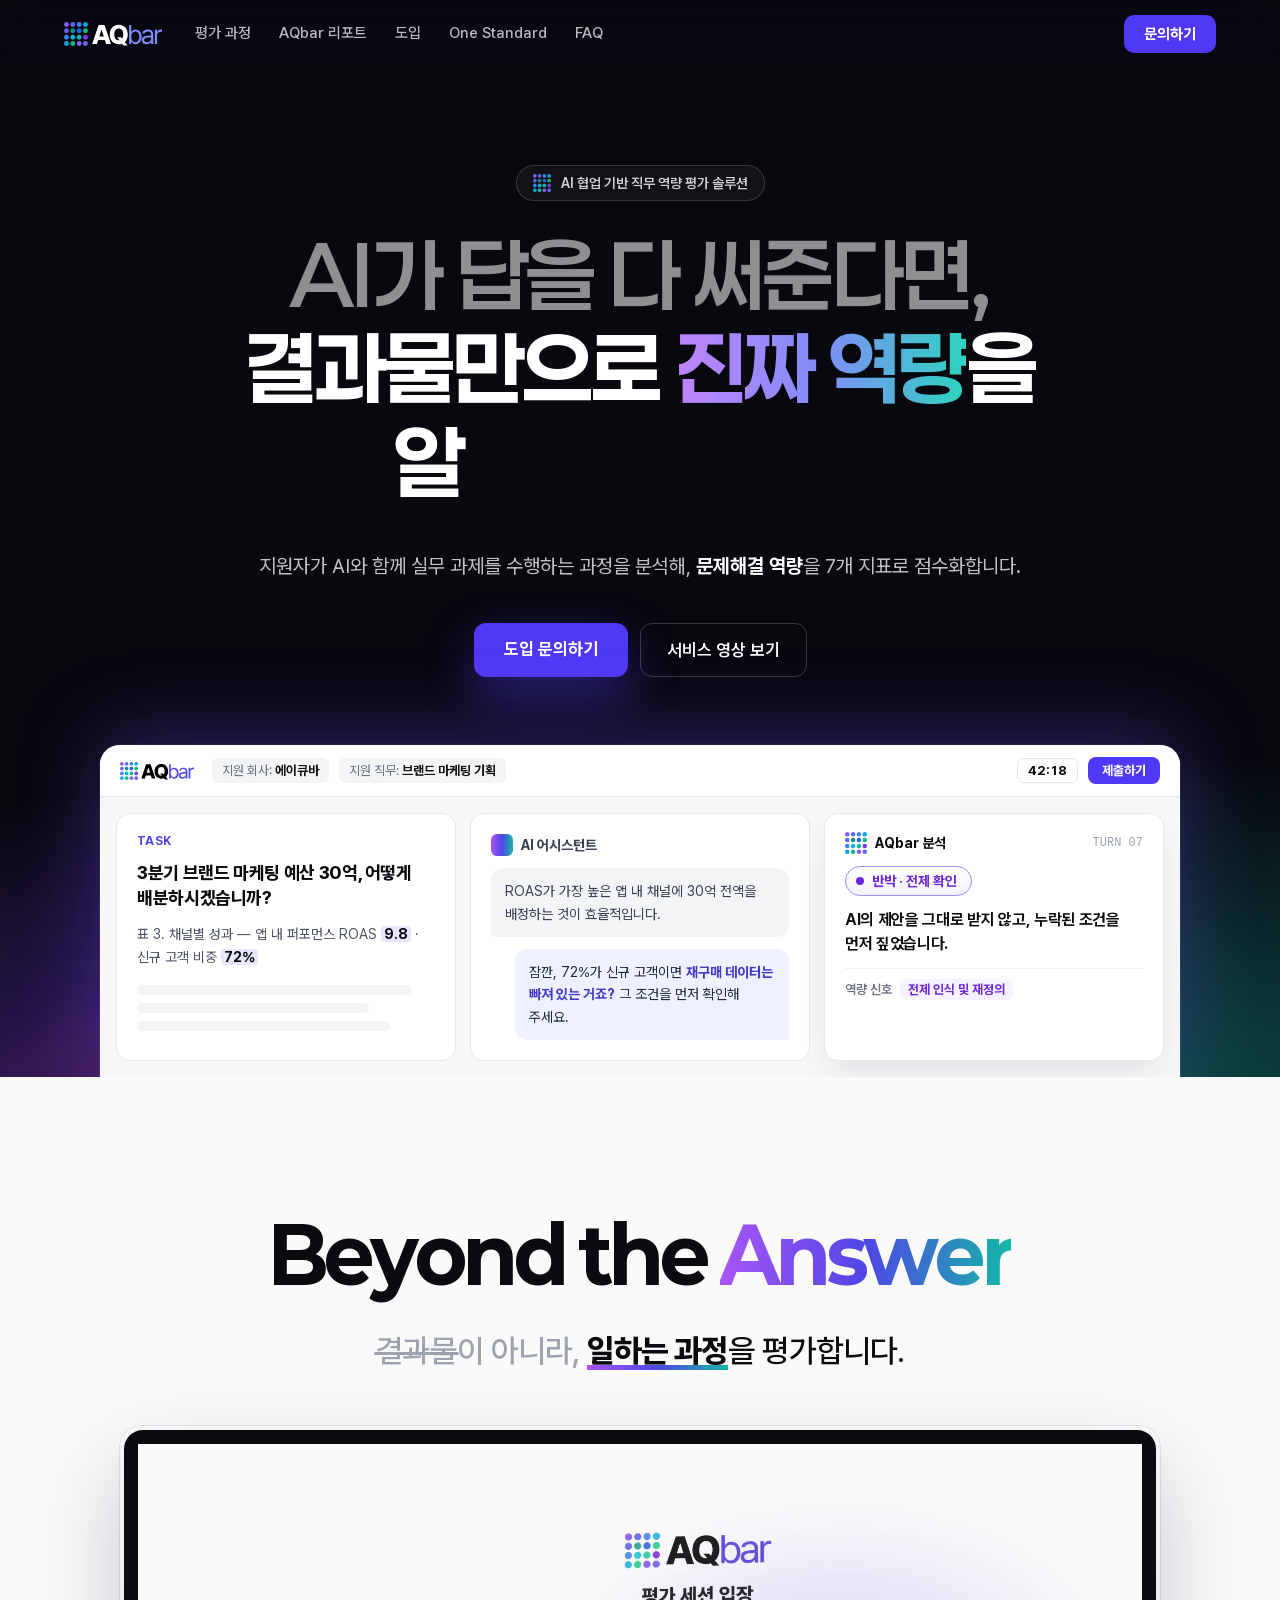
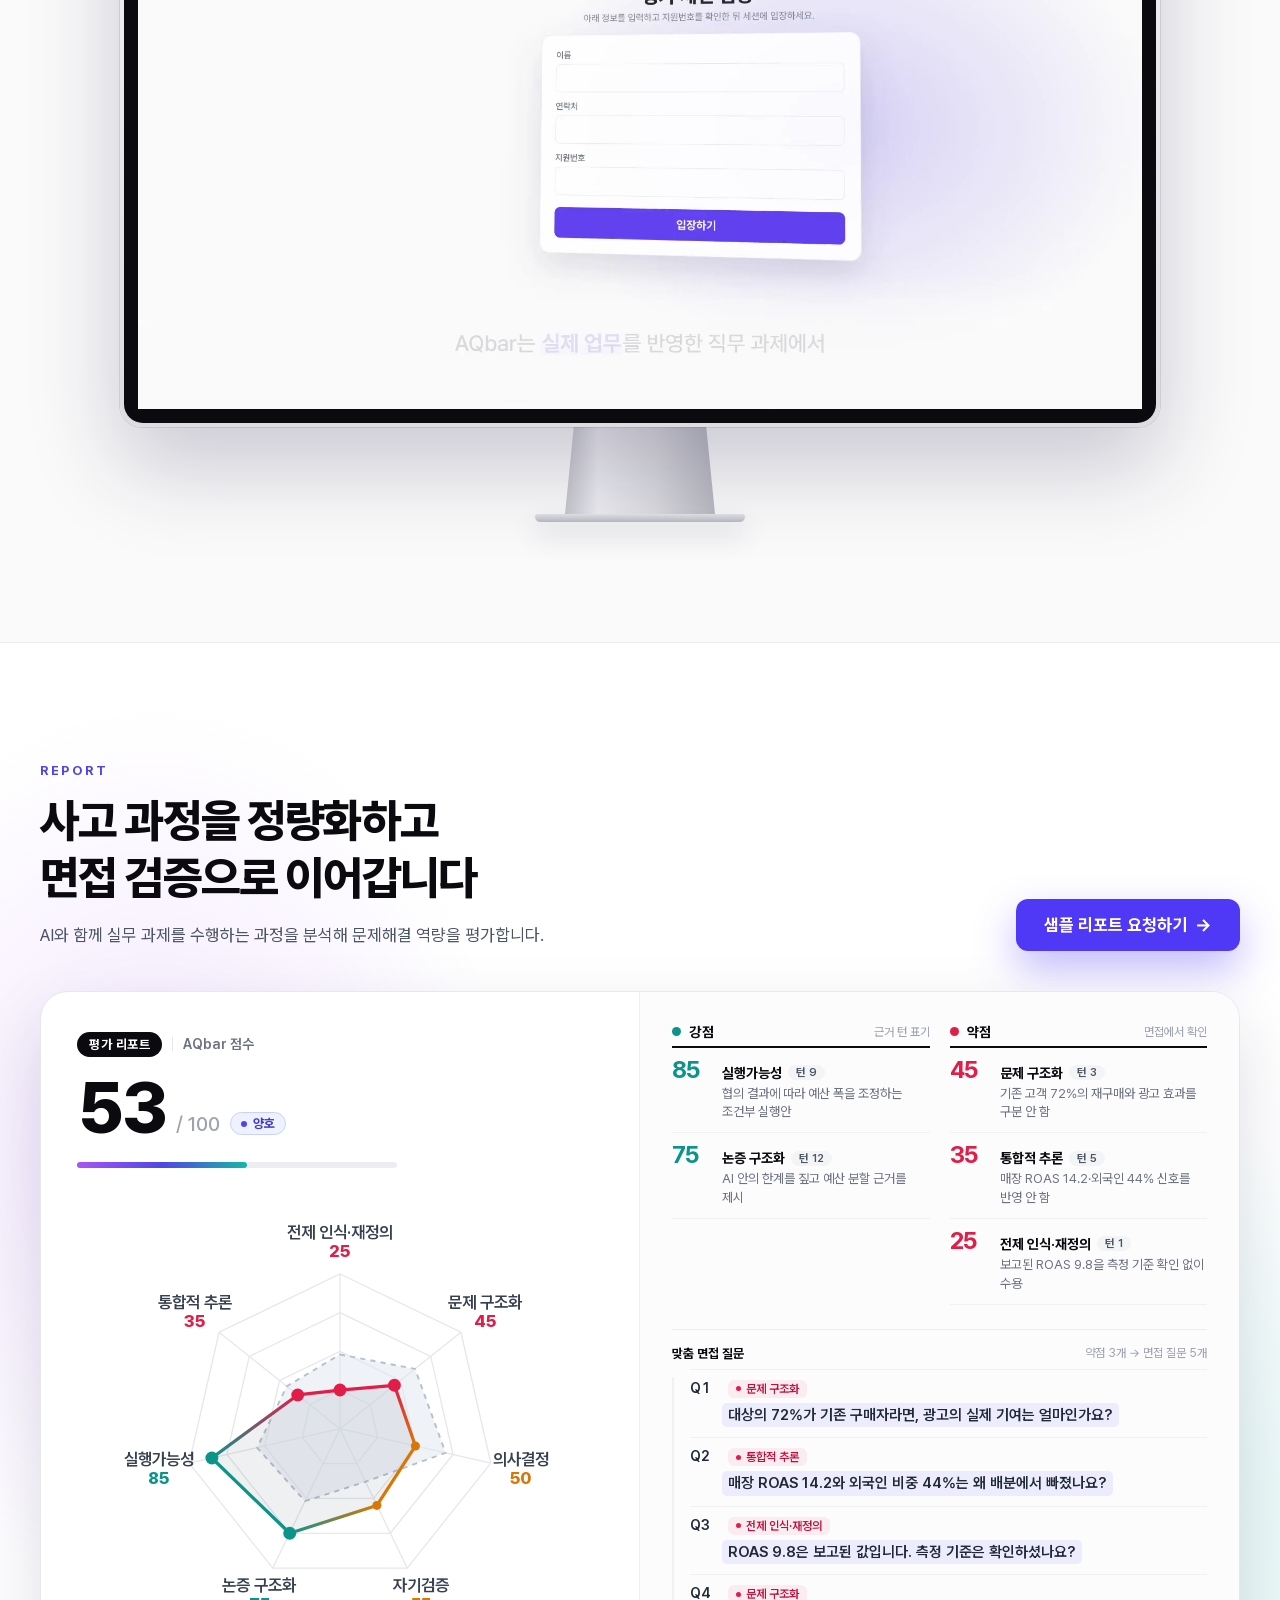
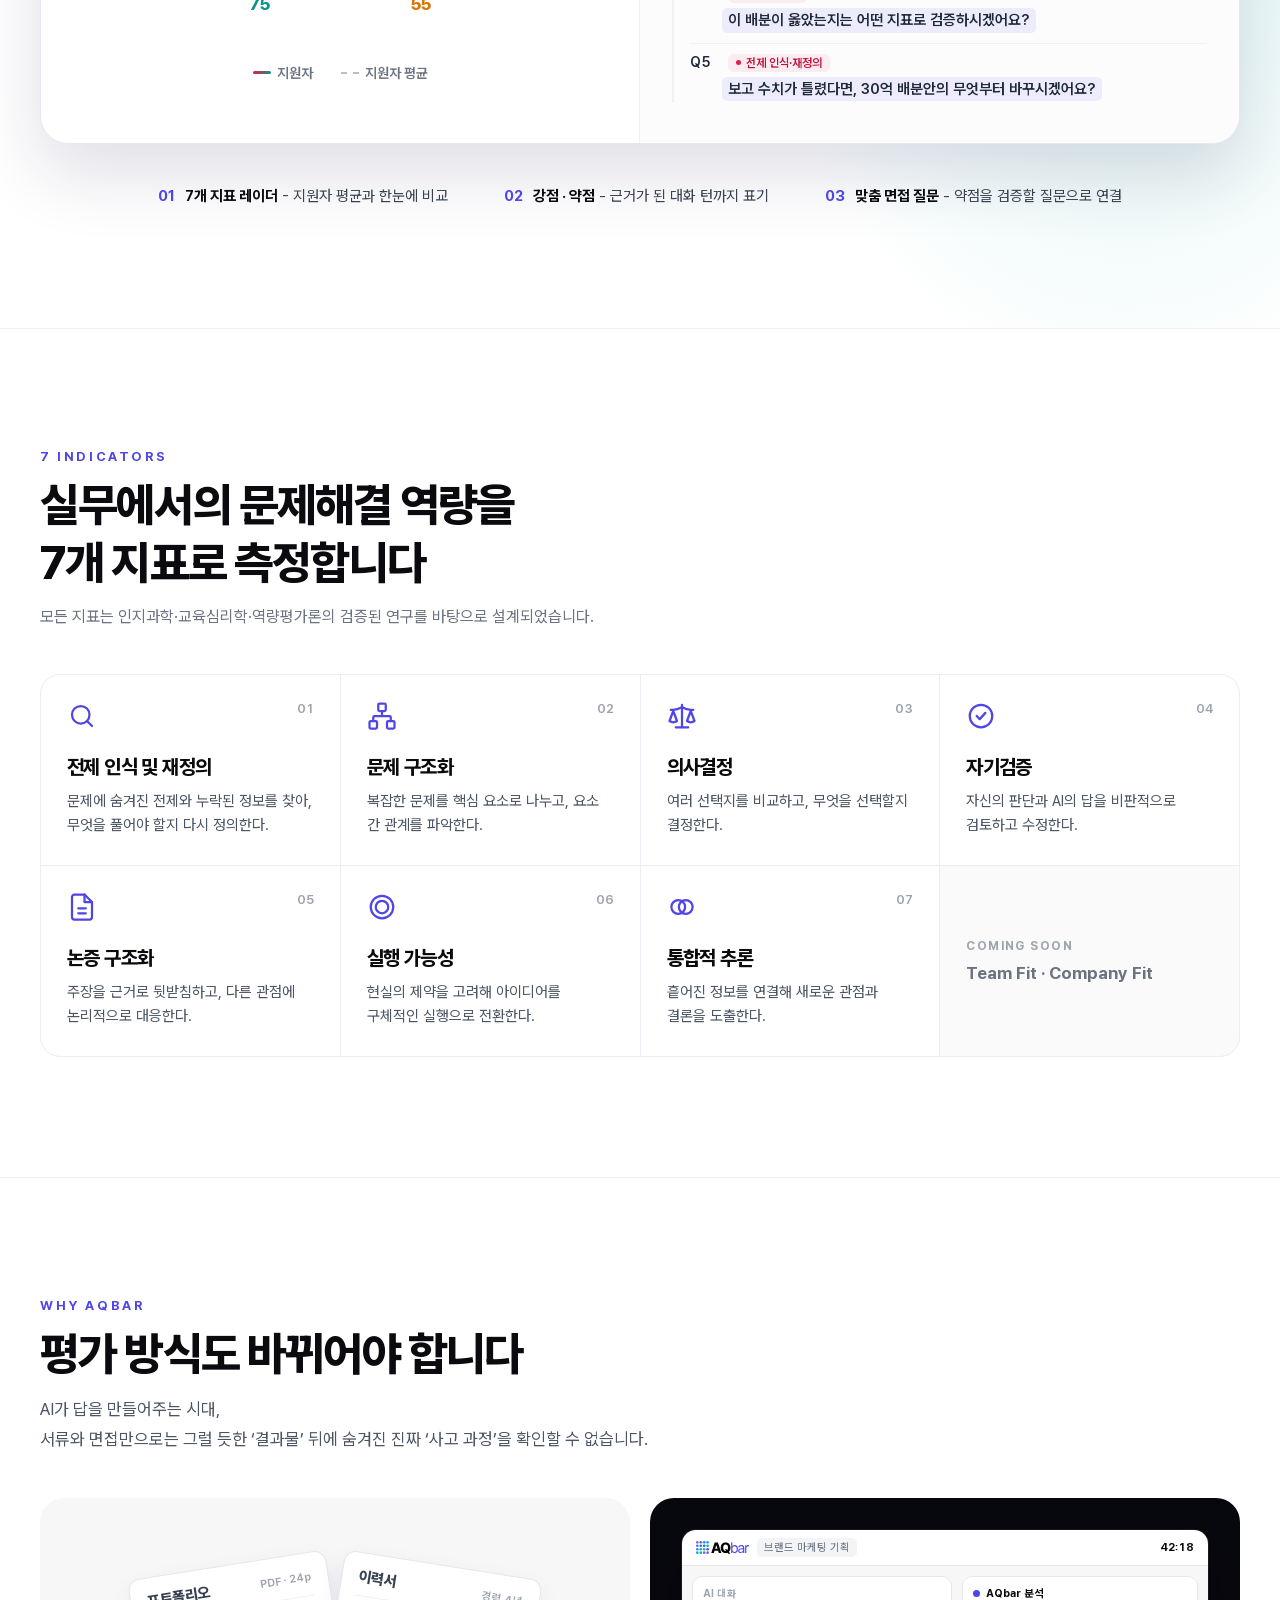
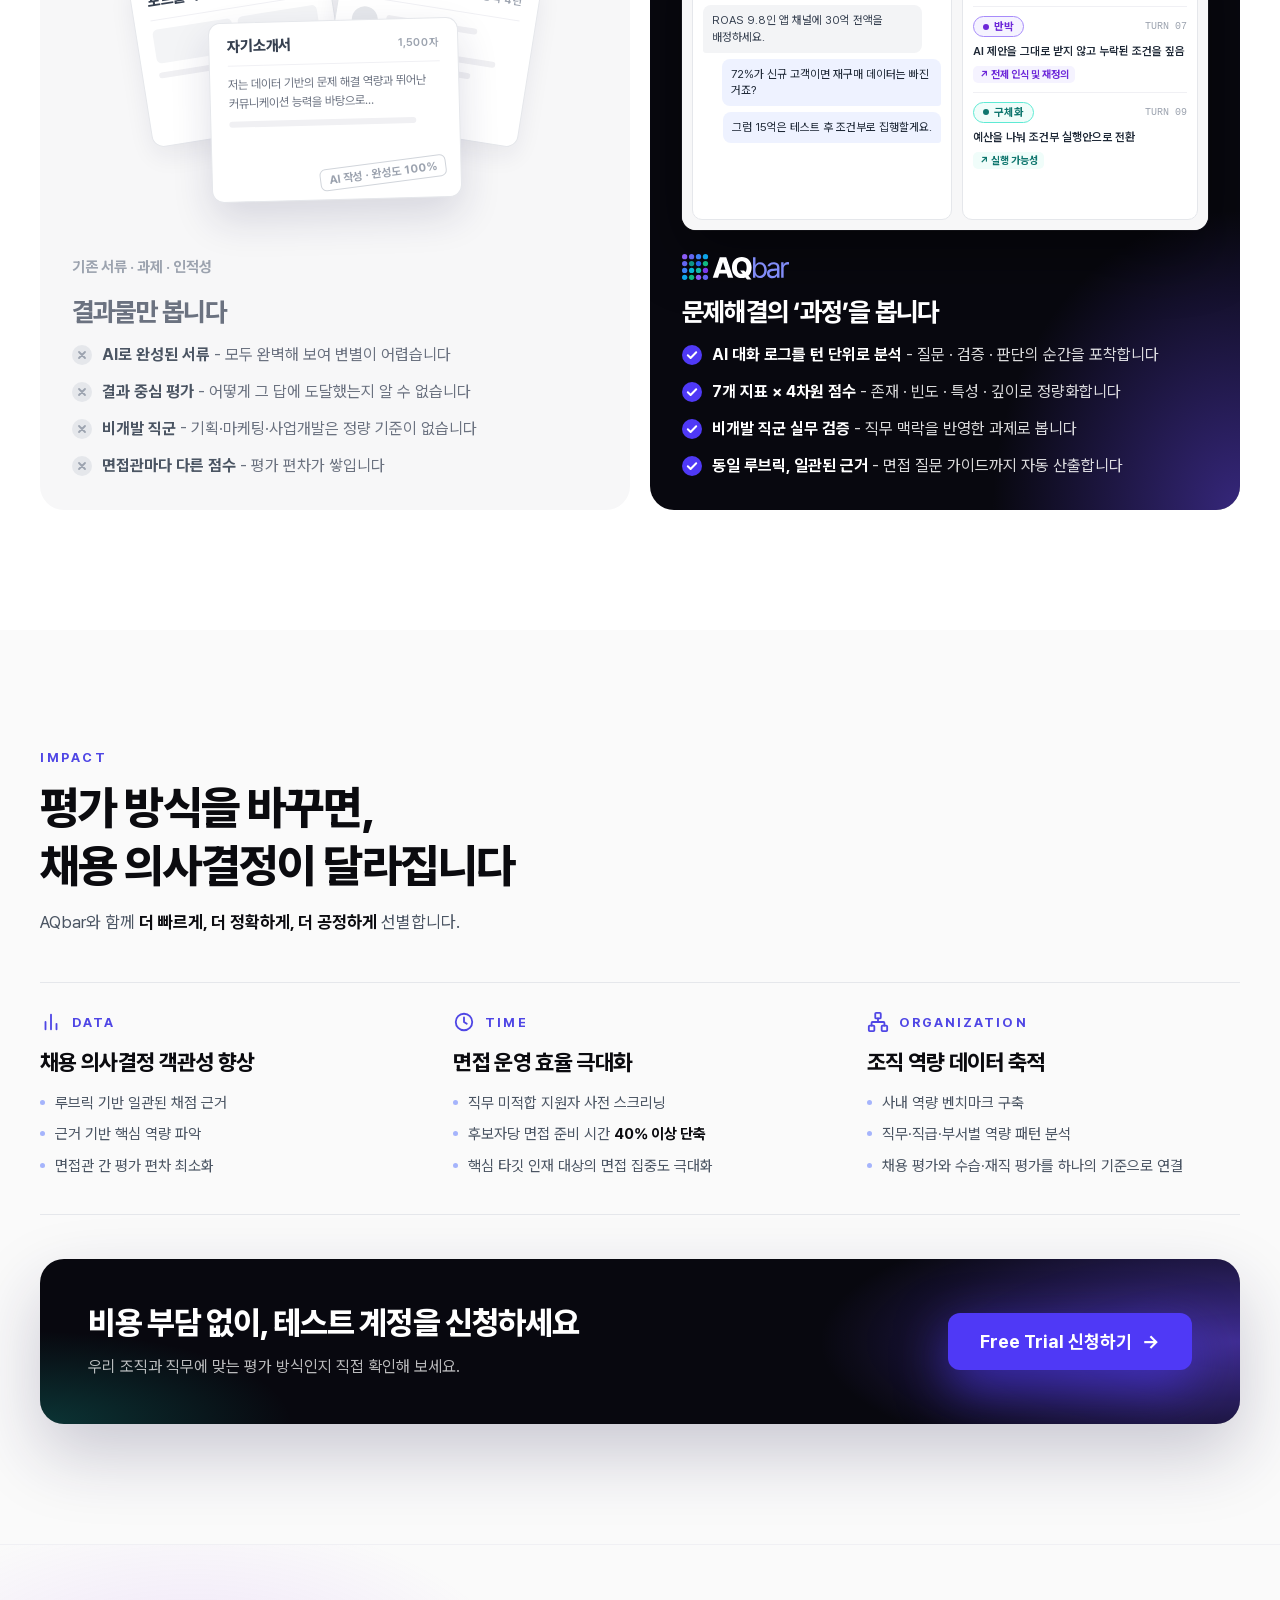
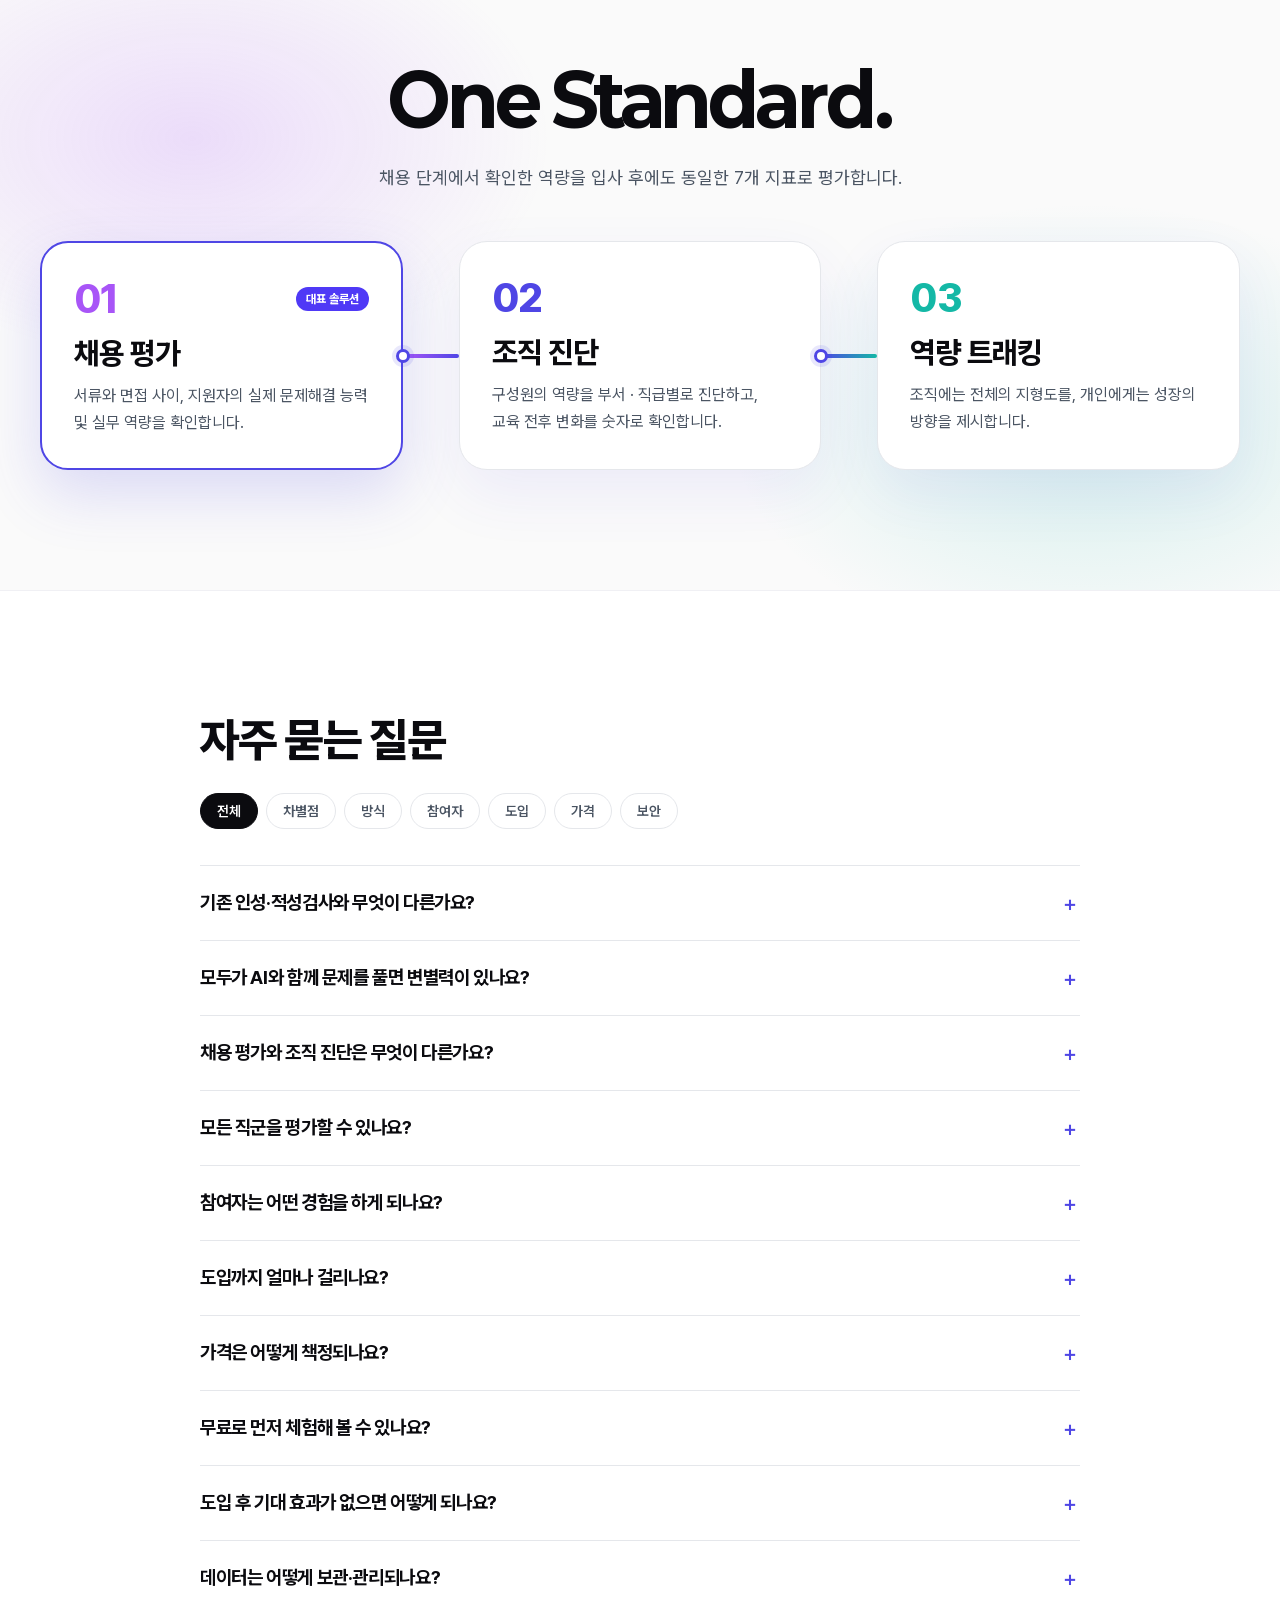
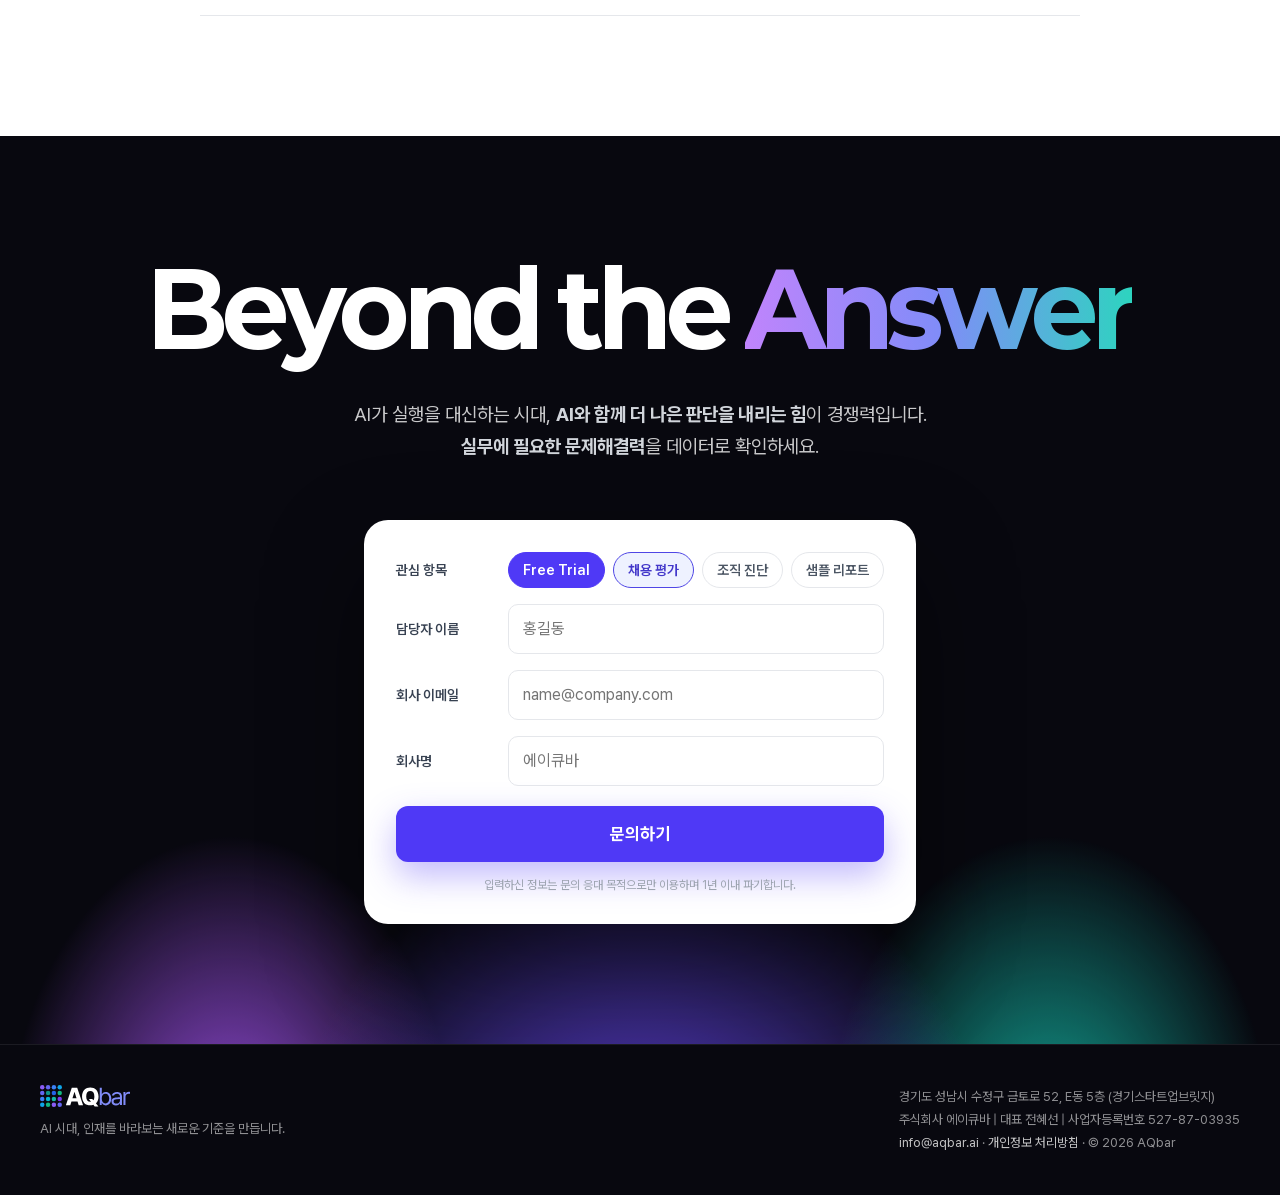
==== diagnosis/index.html @ 1fdd9089 "AQbar 홈페이지 v4: 새 디자인을 단일 페이지 정적 사이트로 구성 - 디자인 도구 묶음 파일(22MB)을 일반 HTML/CSS/JS로 변환 (원본과 화면 동일) - 로고·심볼" ====
<!DOCTYPE html>
<html lang="ko">
<head>
<meta charset="utf-8">
<meta name="viewport" content="width=device-width, initial-scale=1">
<title>AQbar(에이큐바)</title>
<meta name="robots" content="noindex, follow">
<link rel="canonical" href="https://aqbar.ai/">
<meta http-equiv="refresh" content="0; url=/#standard">
<script>location.replace('/#standard');</script>
<style>body{margin:0;min-height:100vh;display:flex;align-items:center;justify-content:center;background:#08080f;color:rgba(255,255,255,.75);font:16px/1.6 -apple-system,BlinkMacSystemFont,sans-serif;text-align:center;padding:24px}a{color:#fff}</style>
</head>
<body>
<p>페이지가 새 주소로 옮겨졌습니다.<br><a href="/#standard">AQbar 홈페이지로 이동하기</a></p>
</body>
</html>
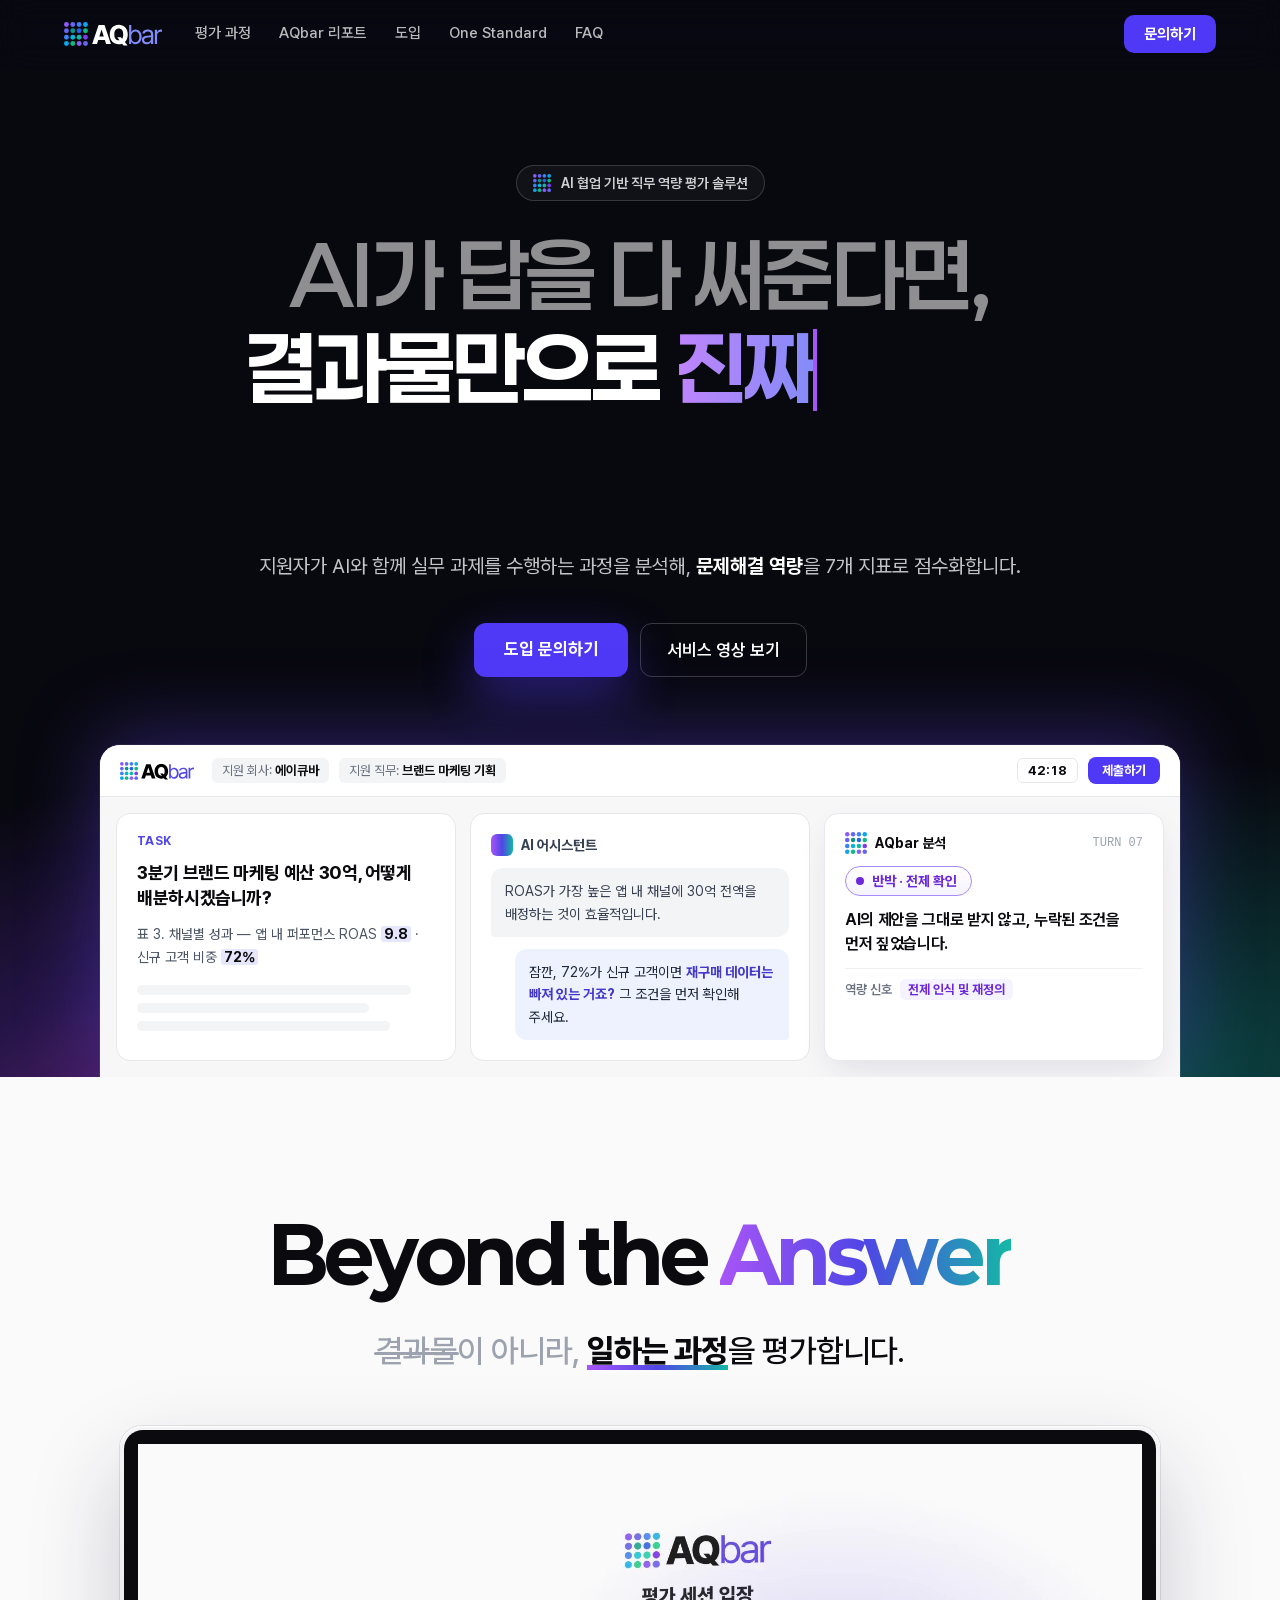
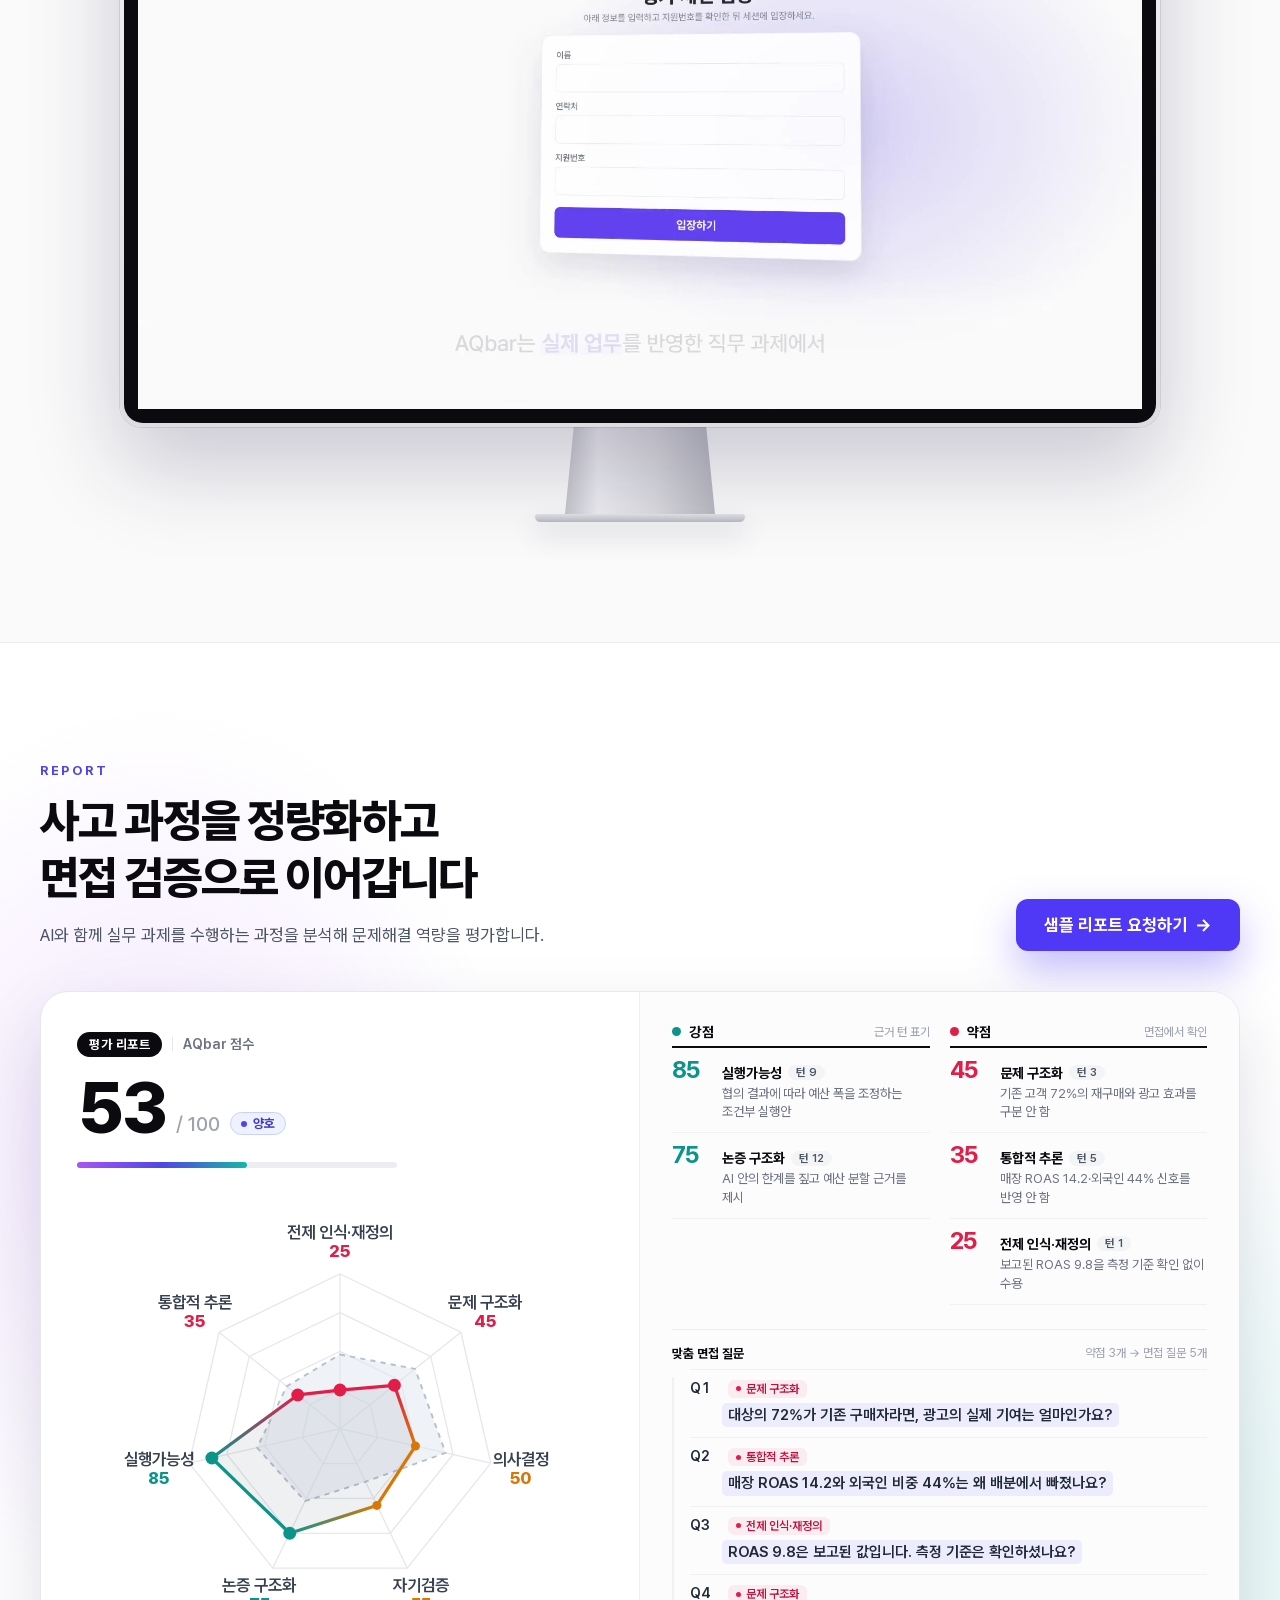
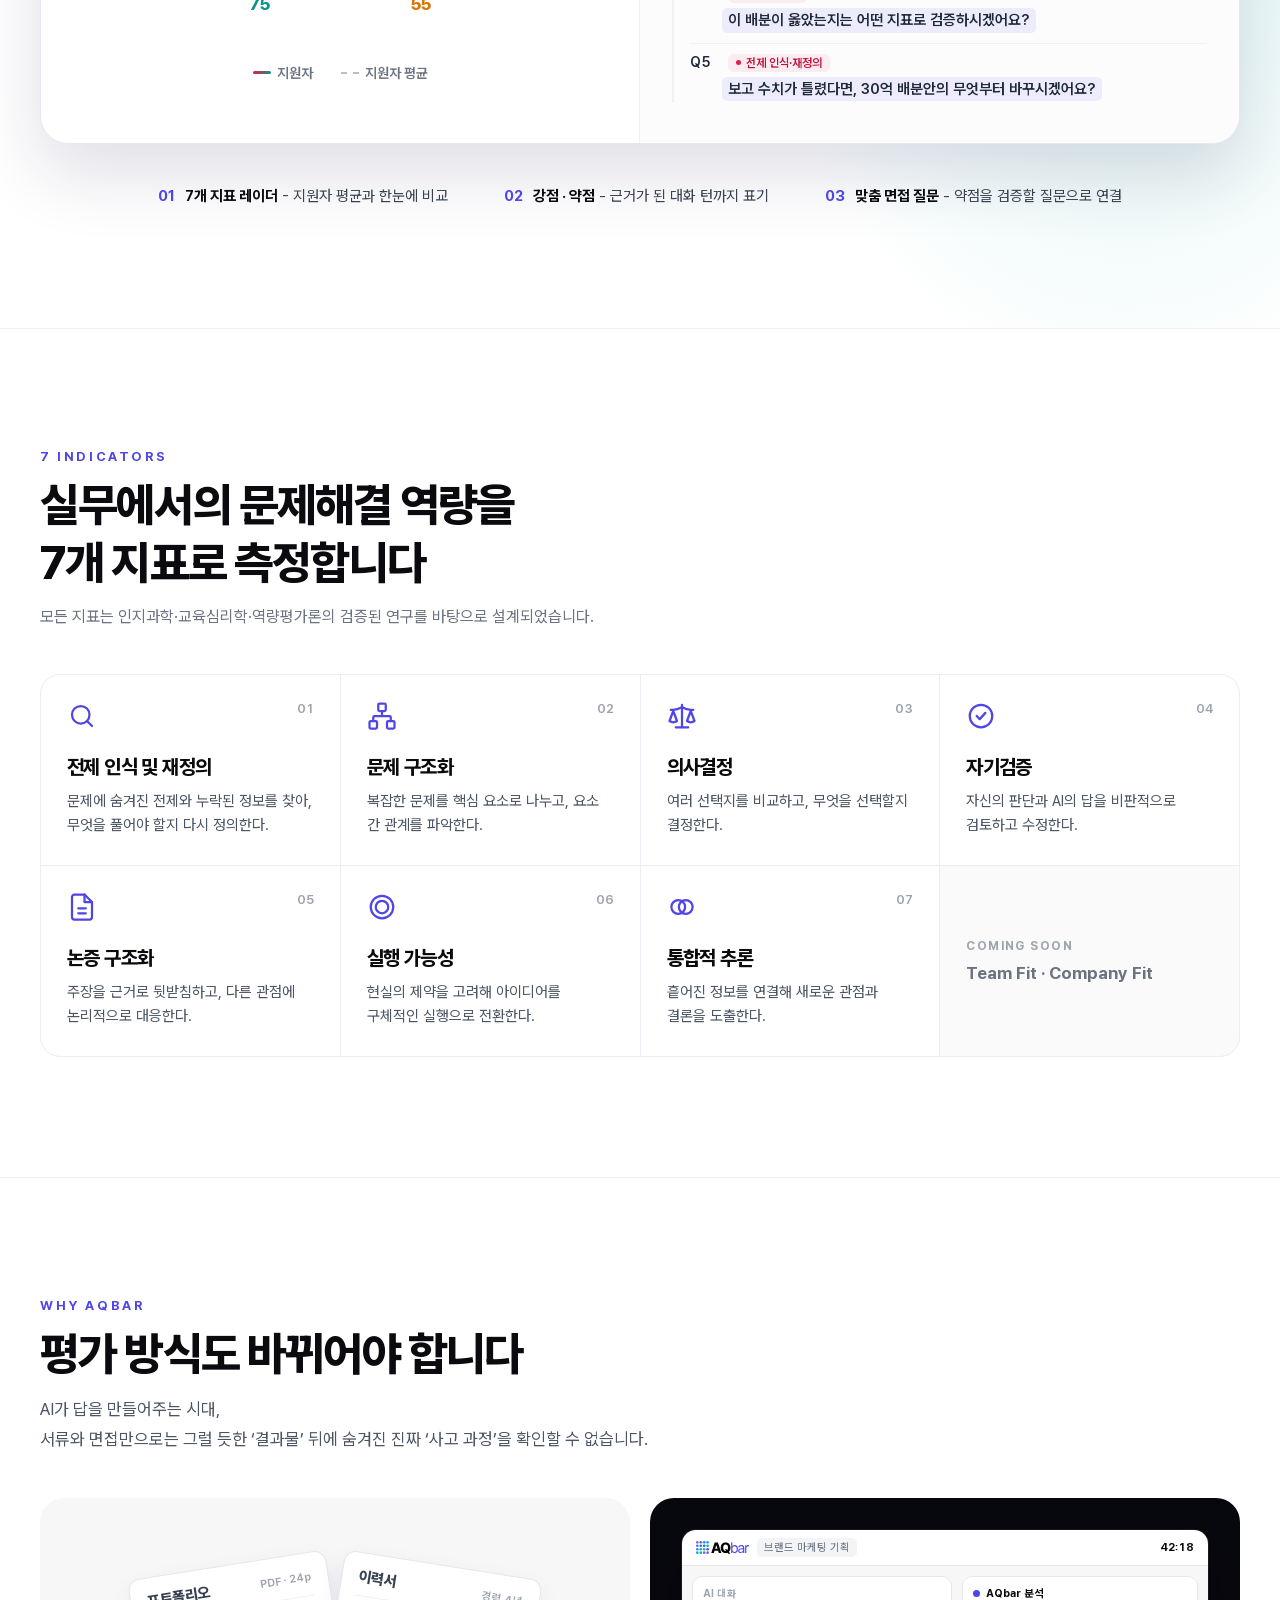
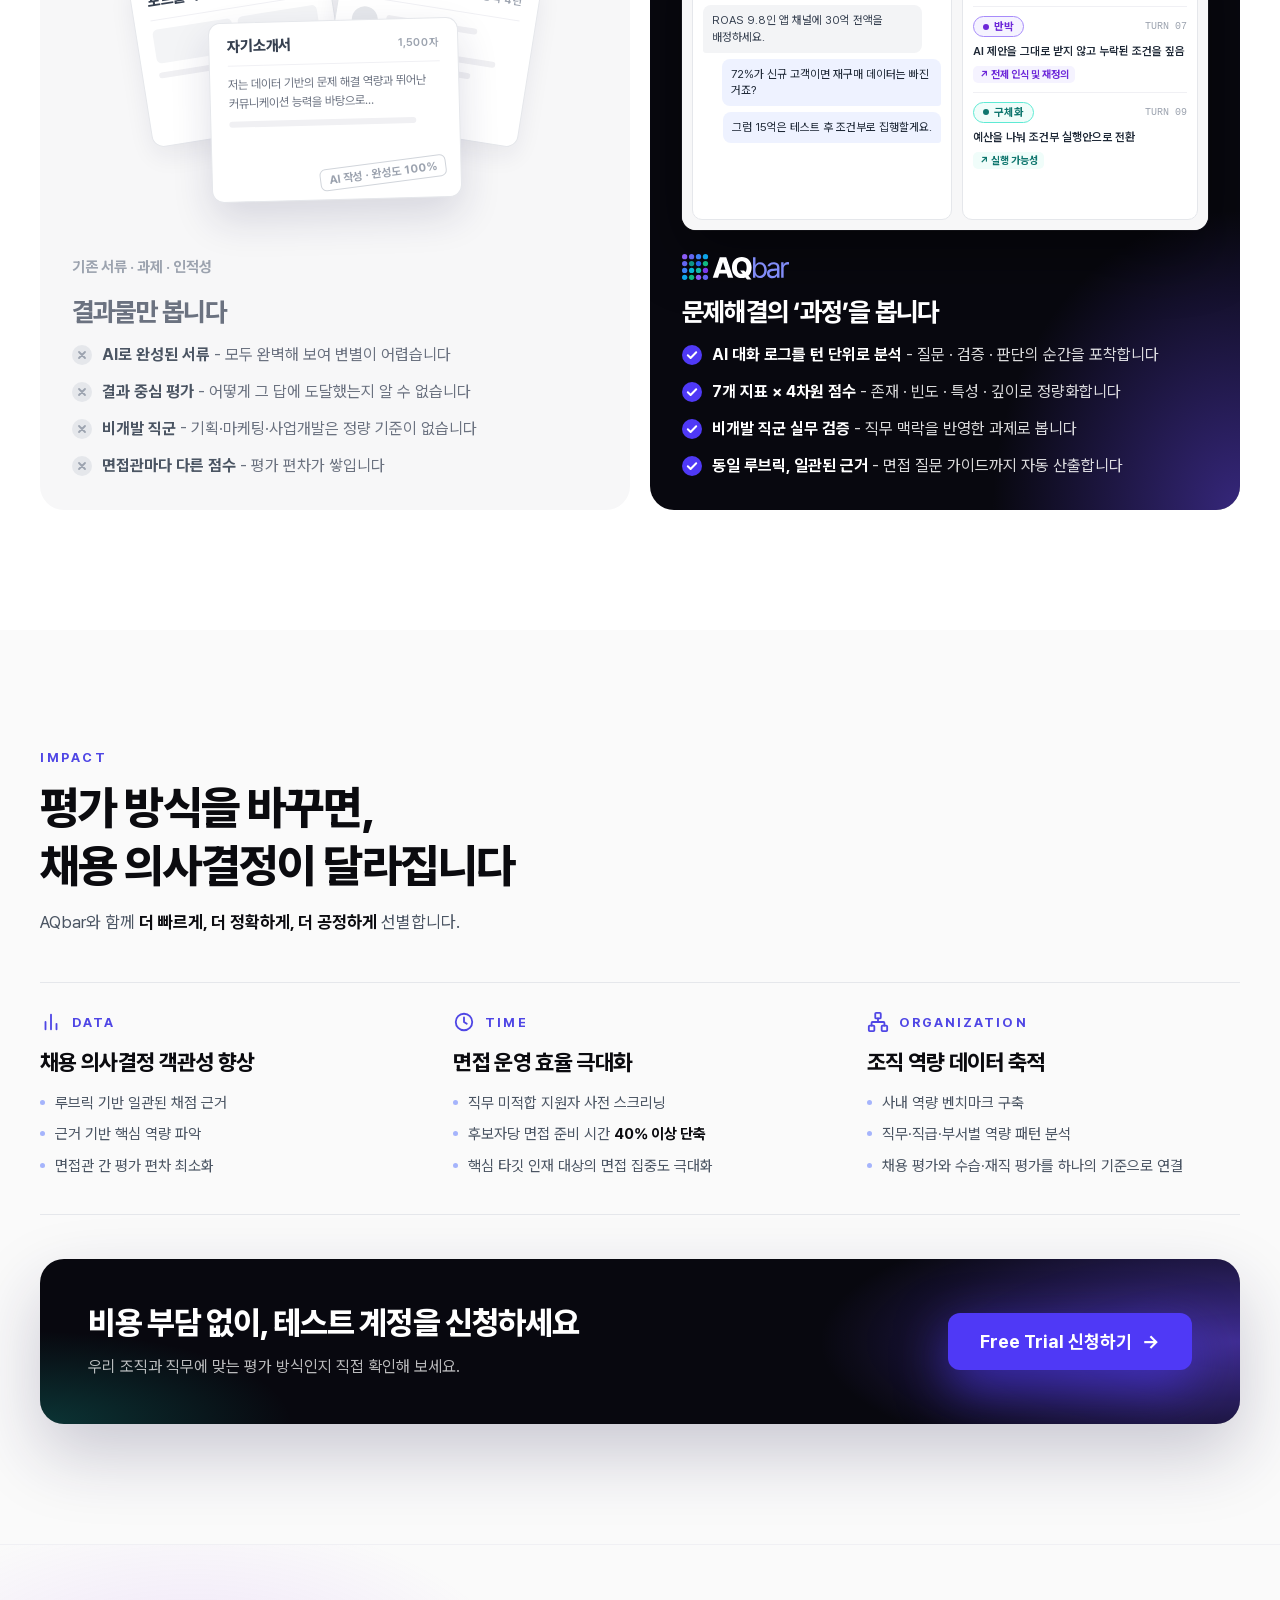
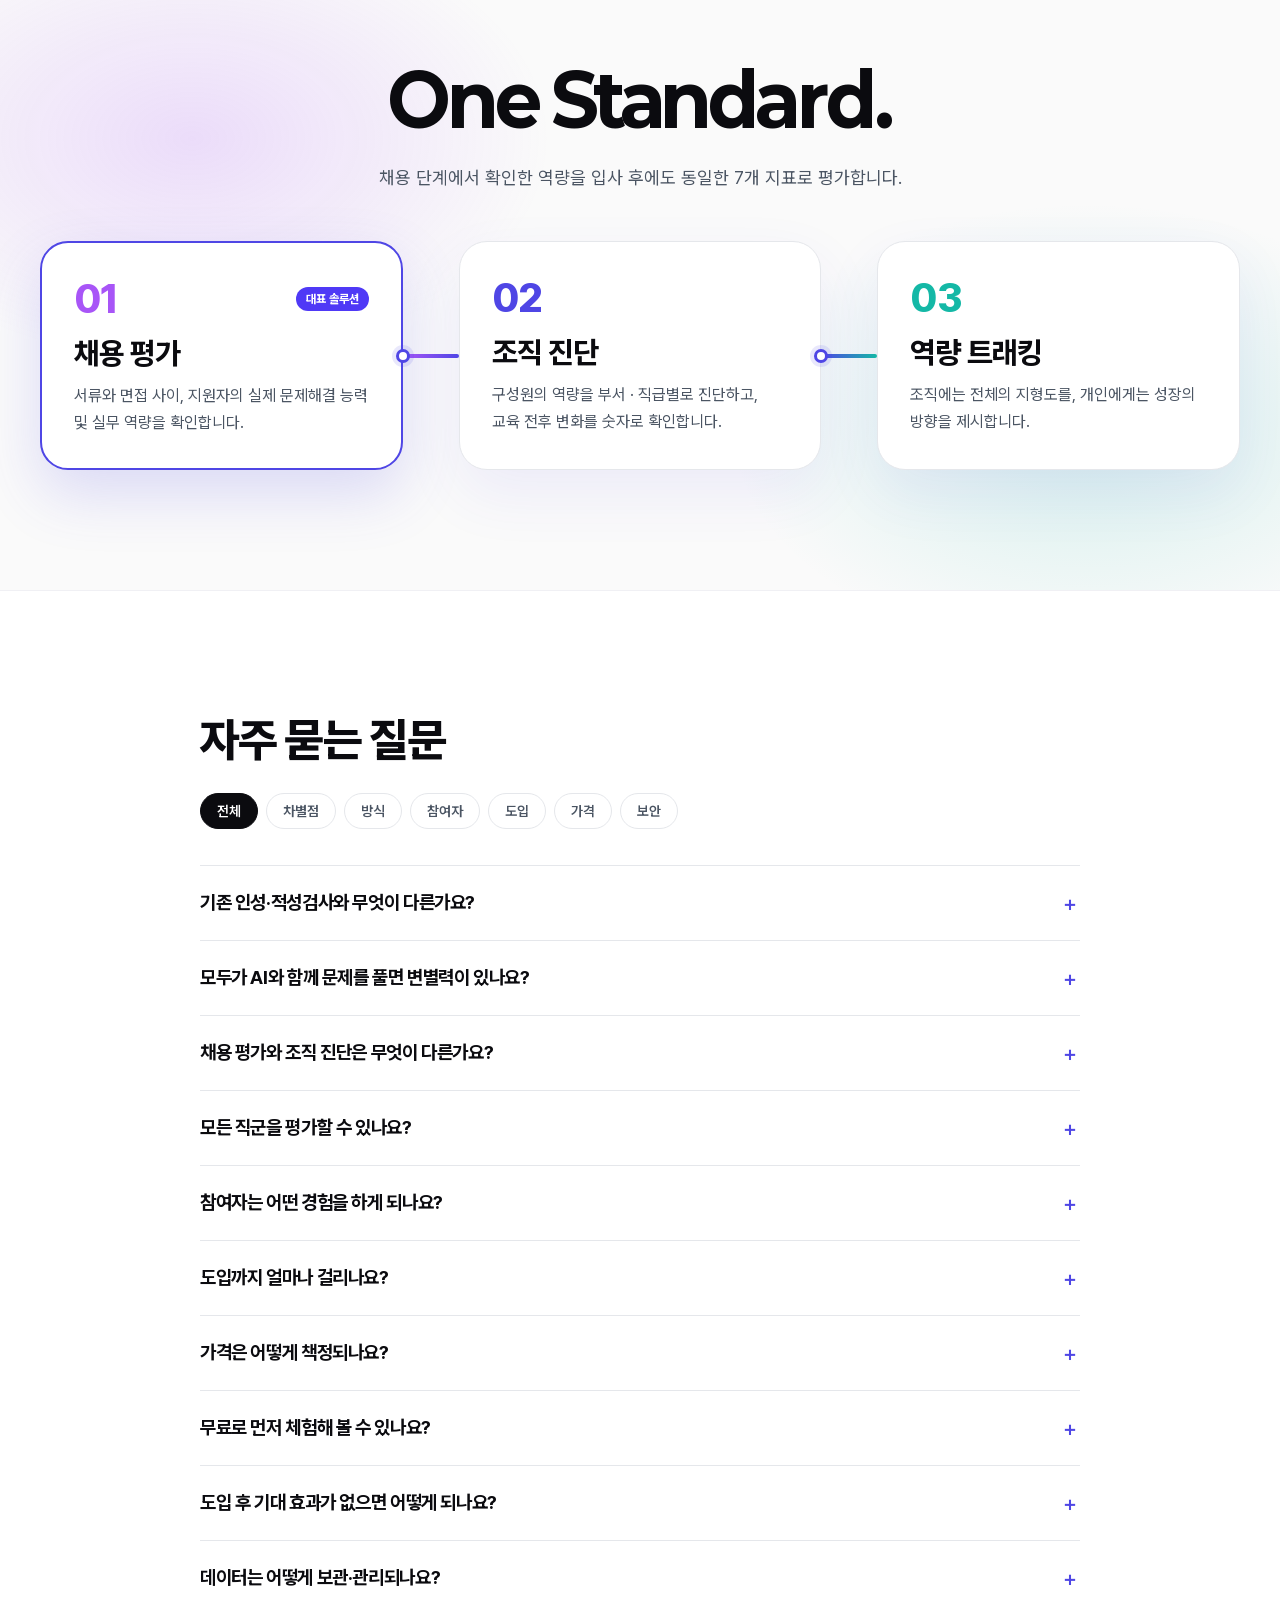
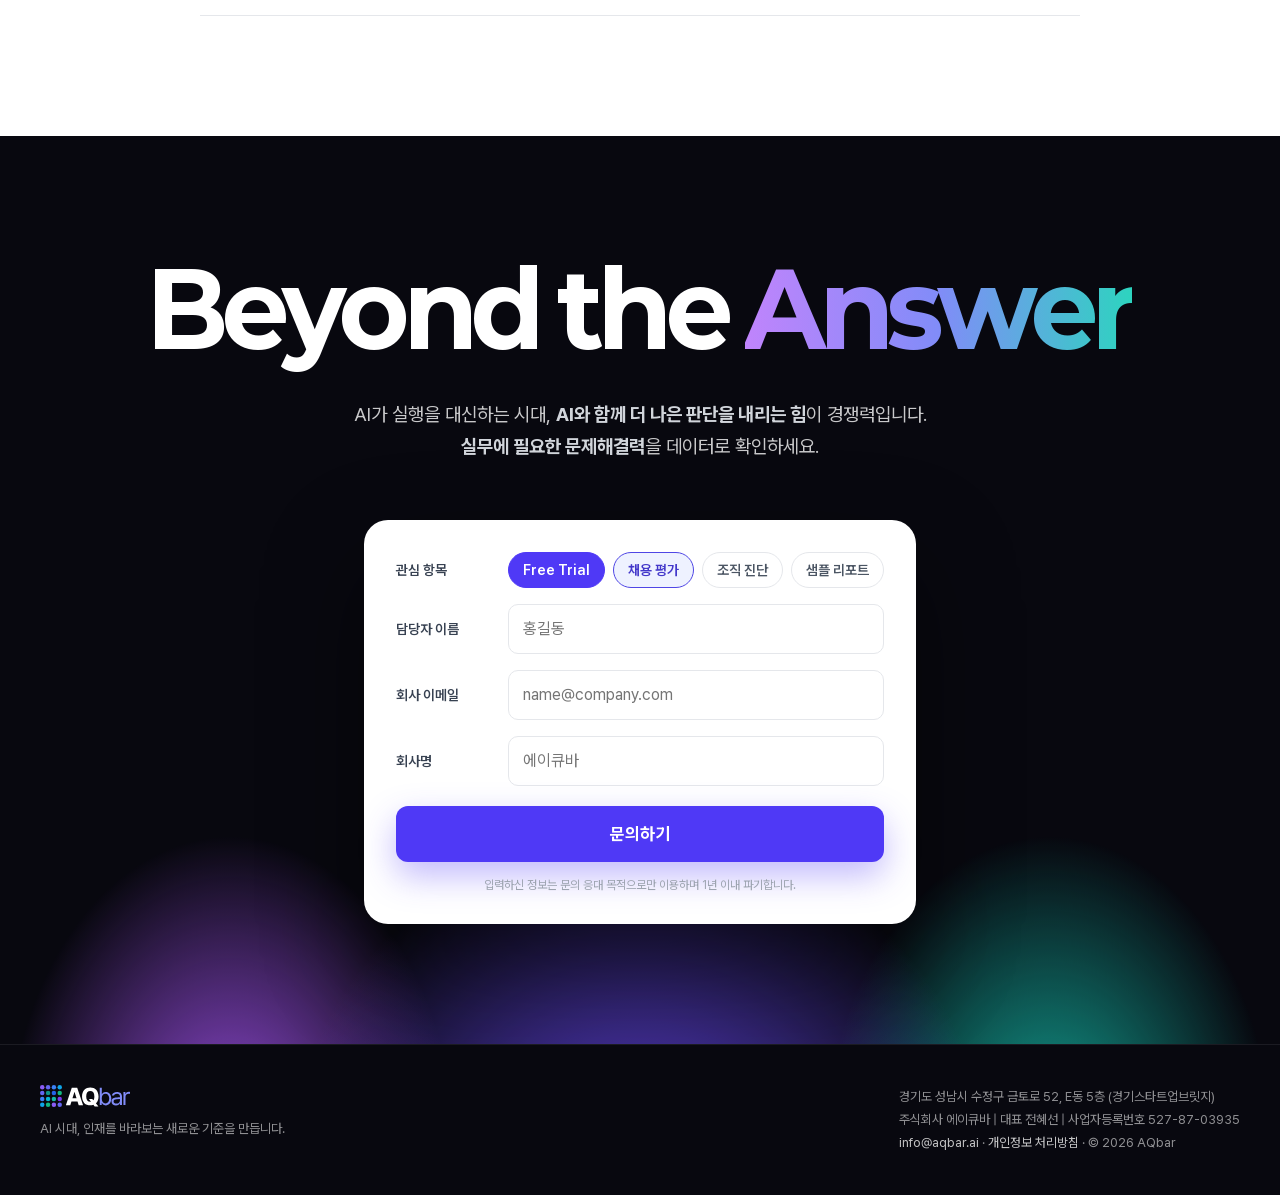
==== commit 38506850: "사이트 내부 경로를 상대경로로 변경 GitHub Pages 미리보기 주소(hjun116.github.io/aqbar-website-v4/)처럼 하위 폴더에서 열어도 로고·글꼴·영상" ====
--- a/diagnosis/index.html
+++ b/diagnosis/index.html
@@ -6,11 +6,11 @@
 <title>AQbar(에이큐바)</title>
 <meta name="robots" content="noindex, follow">
 <link rel="canonical" href="https://aqbar.ai/">
-<meta http-equiv="refresh" content="0; url=/#standard">
-<script>location.replace('/#standard');</script>
+<meta http-equiv="refresh" content="0; url=../#standard">
+<script>location.replace('../#standard');</script>
 <style>body{margin:0;min-height:100vh;display:flex;align-items:center;justify-content:center;background:#08080f;color:rgba(255,255,255,.75);font:16px/1.6 -apple-system,BlinkMacSystemFont,sans-serif;text-align:center;padding:24px}a{color:#fff}</style>
 </head>
 <body>
-<p>페이지가 새 주소로 옮겨졌습니다.<br><a href="/#standard">AQbar 홈페이지로 이동하기</a></p>
+<p>페이지가 새 주소로 옮겨졌습니다.<br><a href="../#standard">AQbar 홈페이지로 이동하기</a></p>
 </body>
 </html>
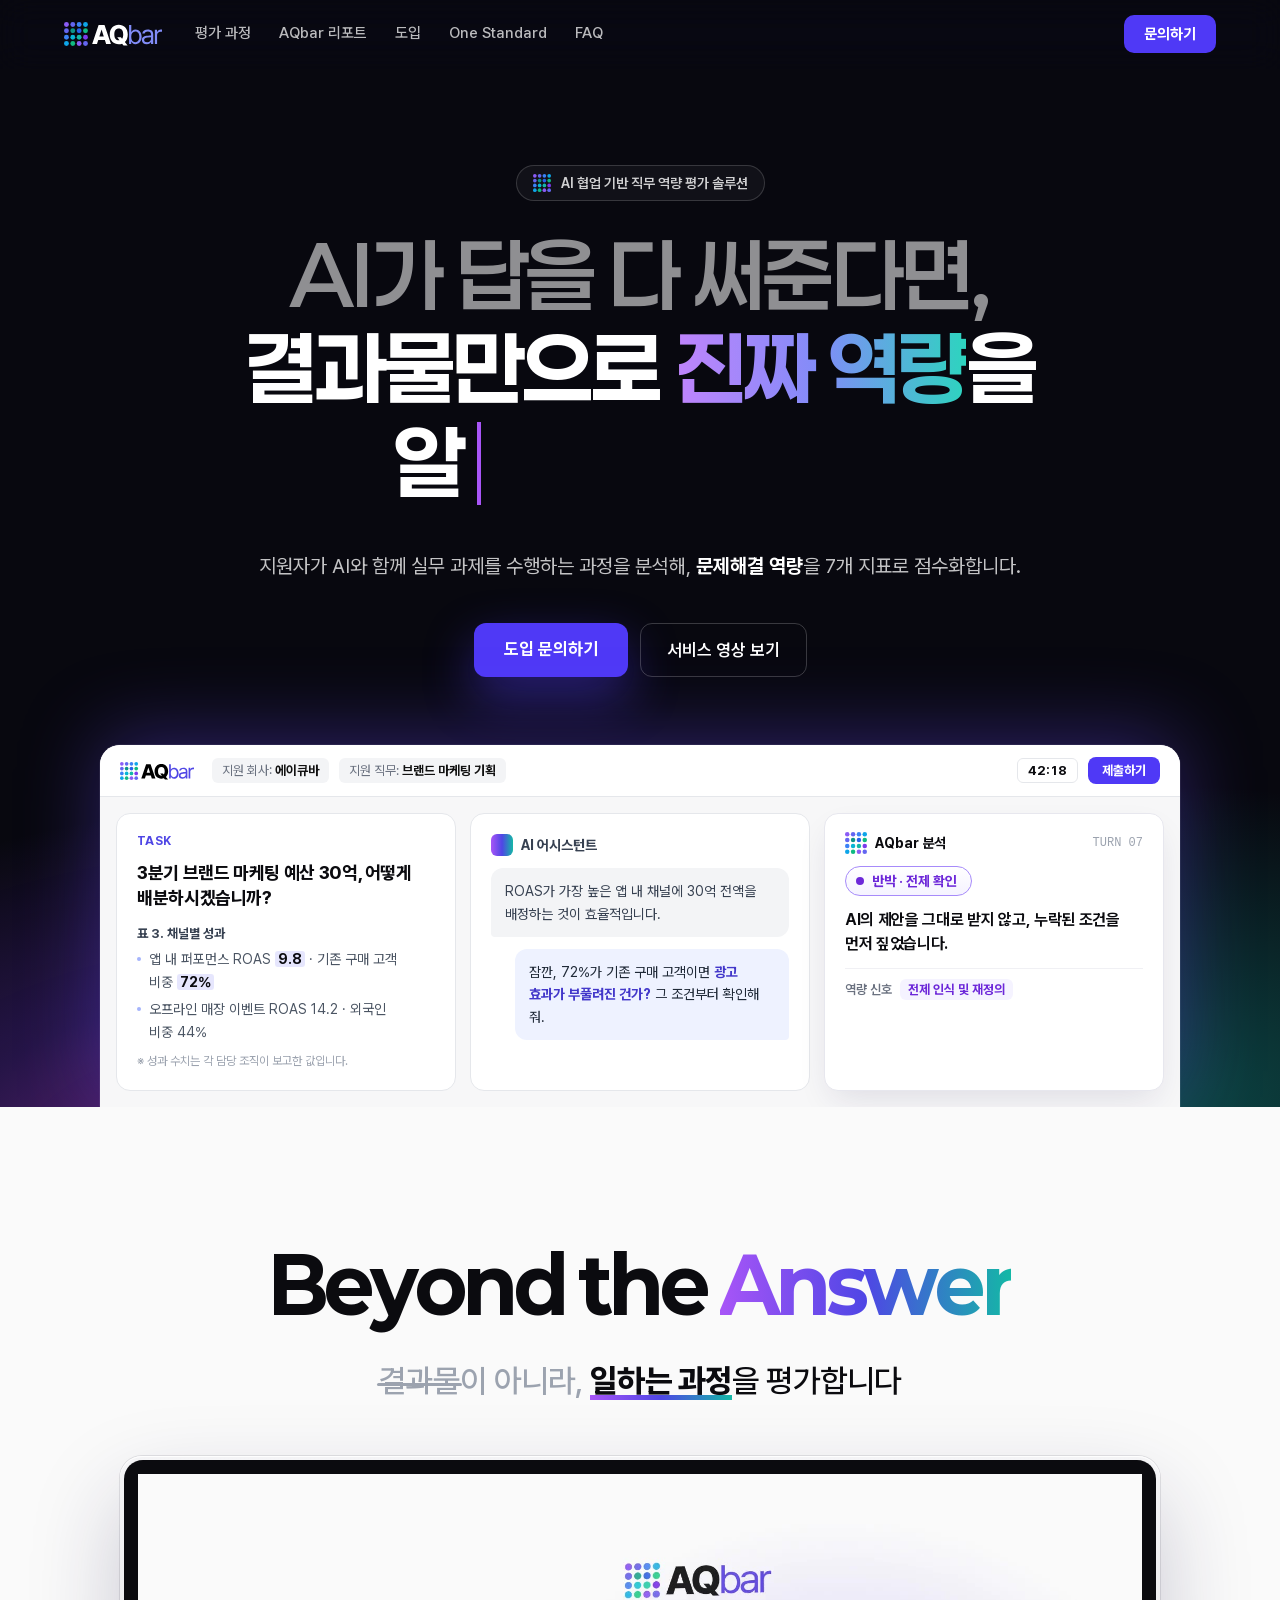
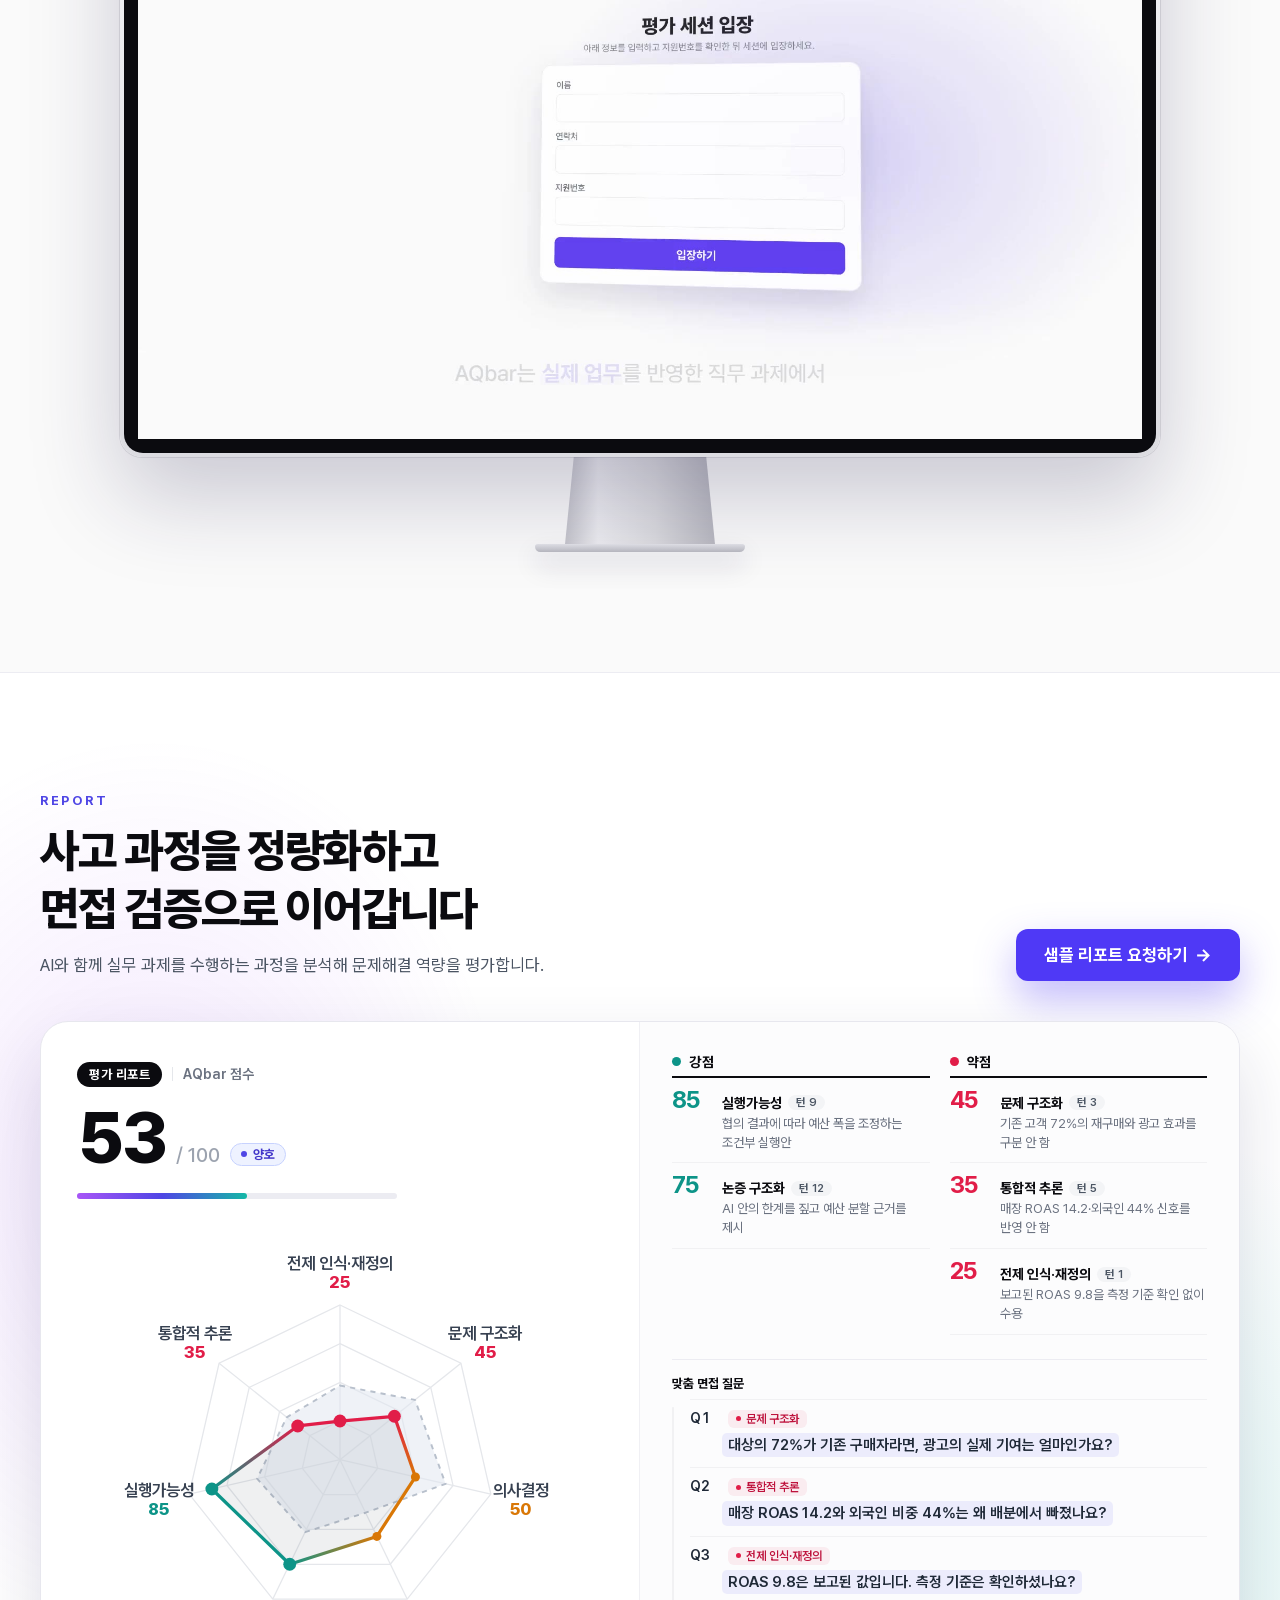
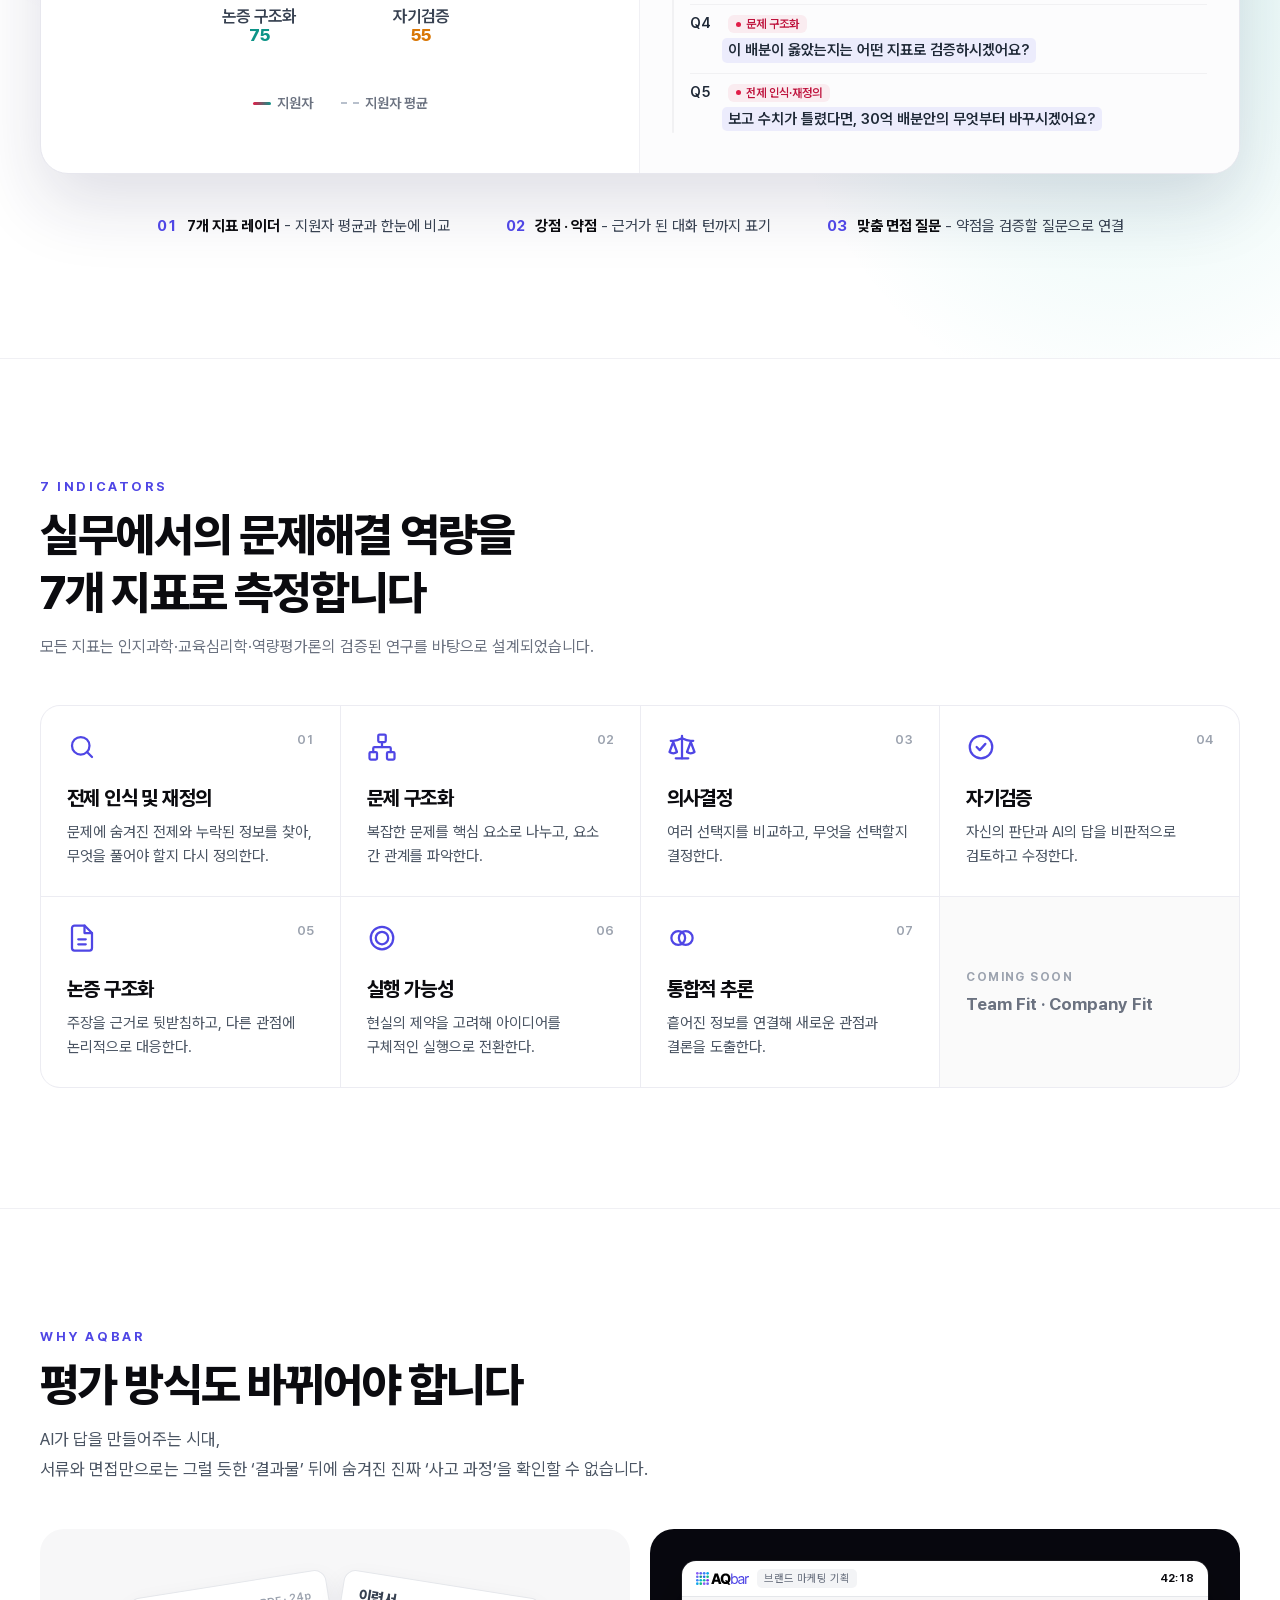
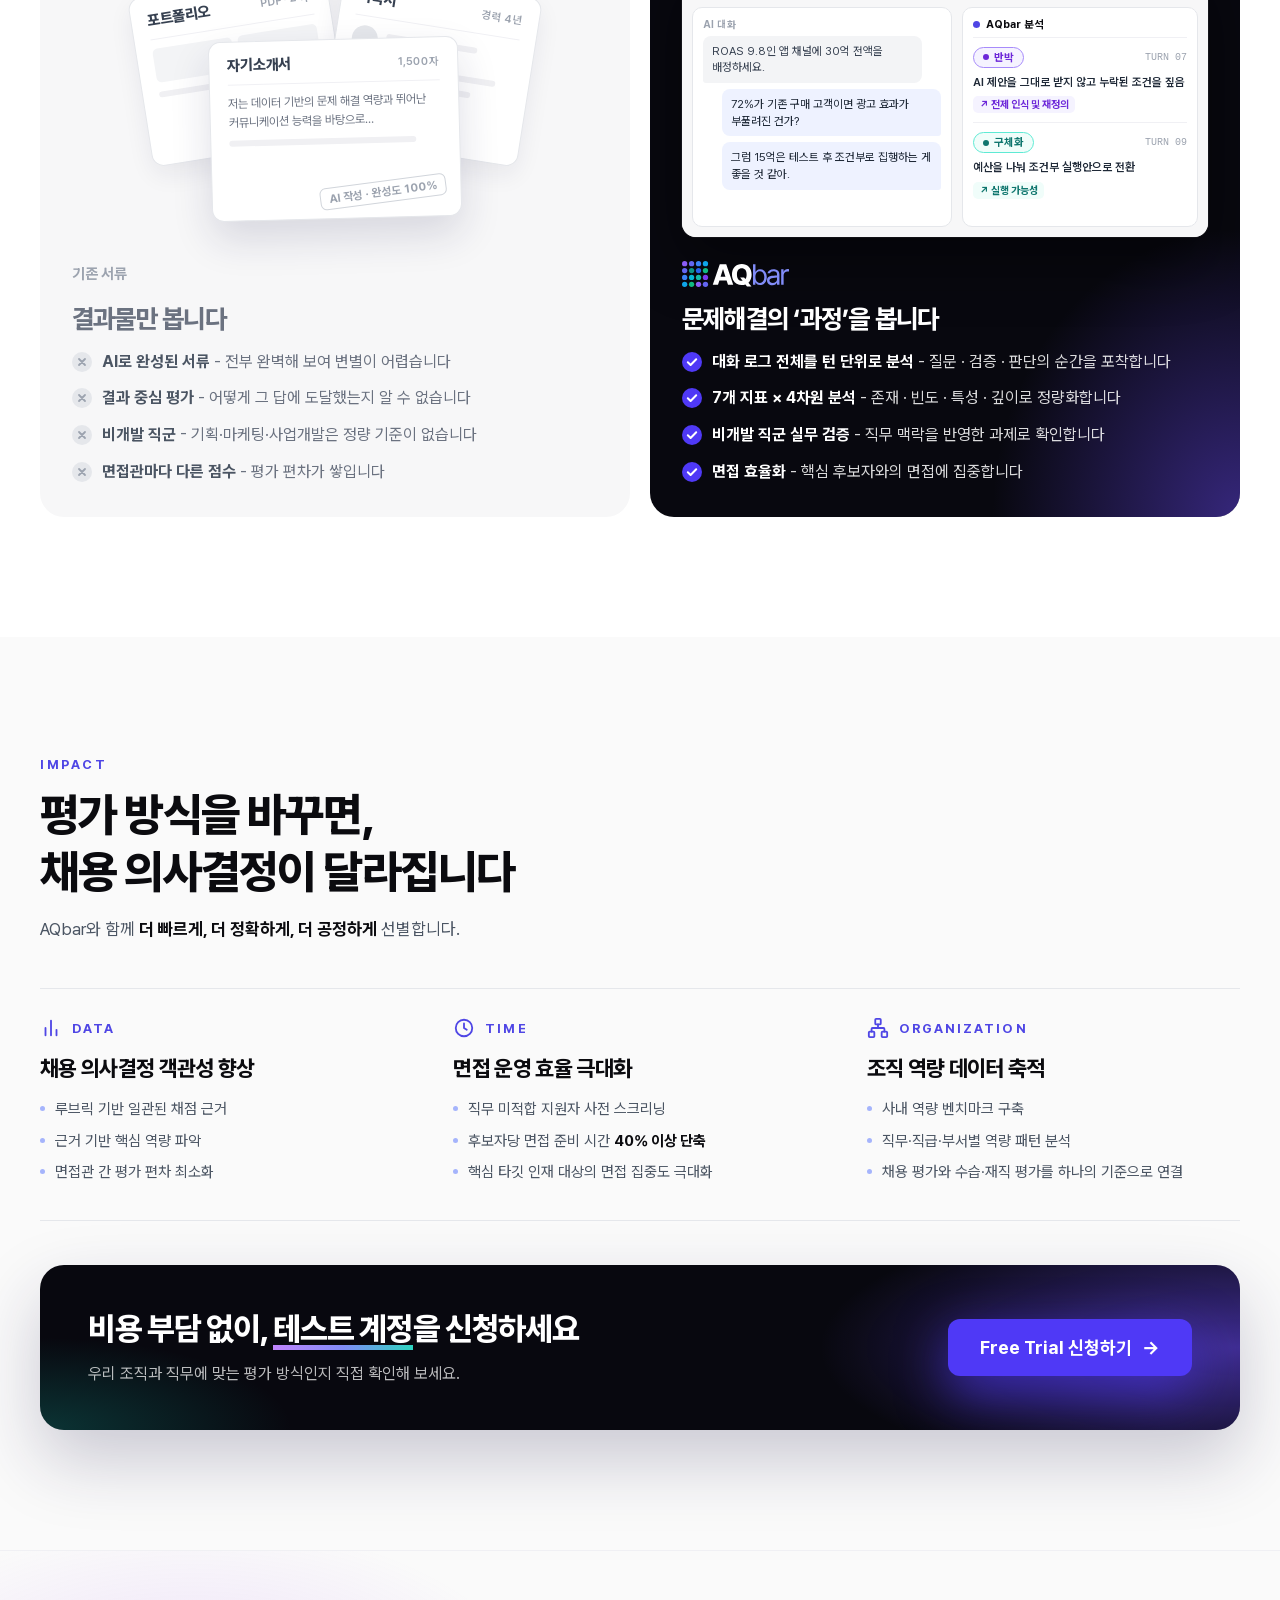
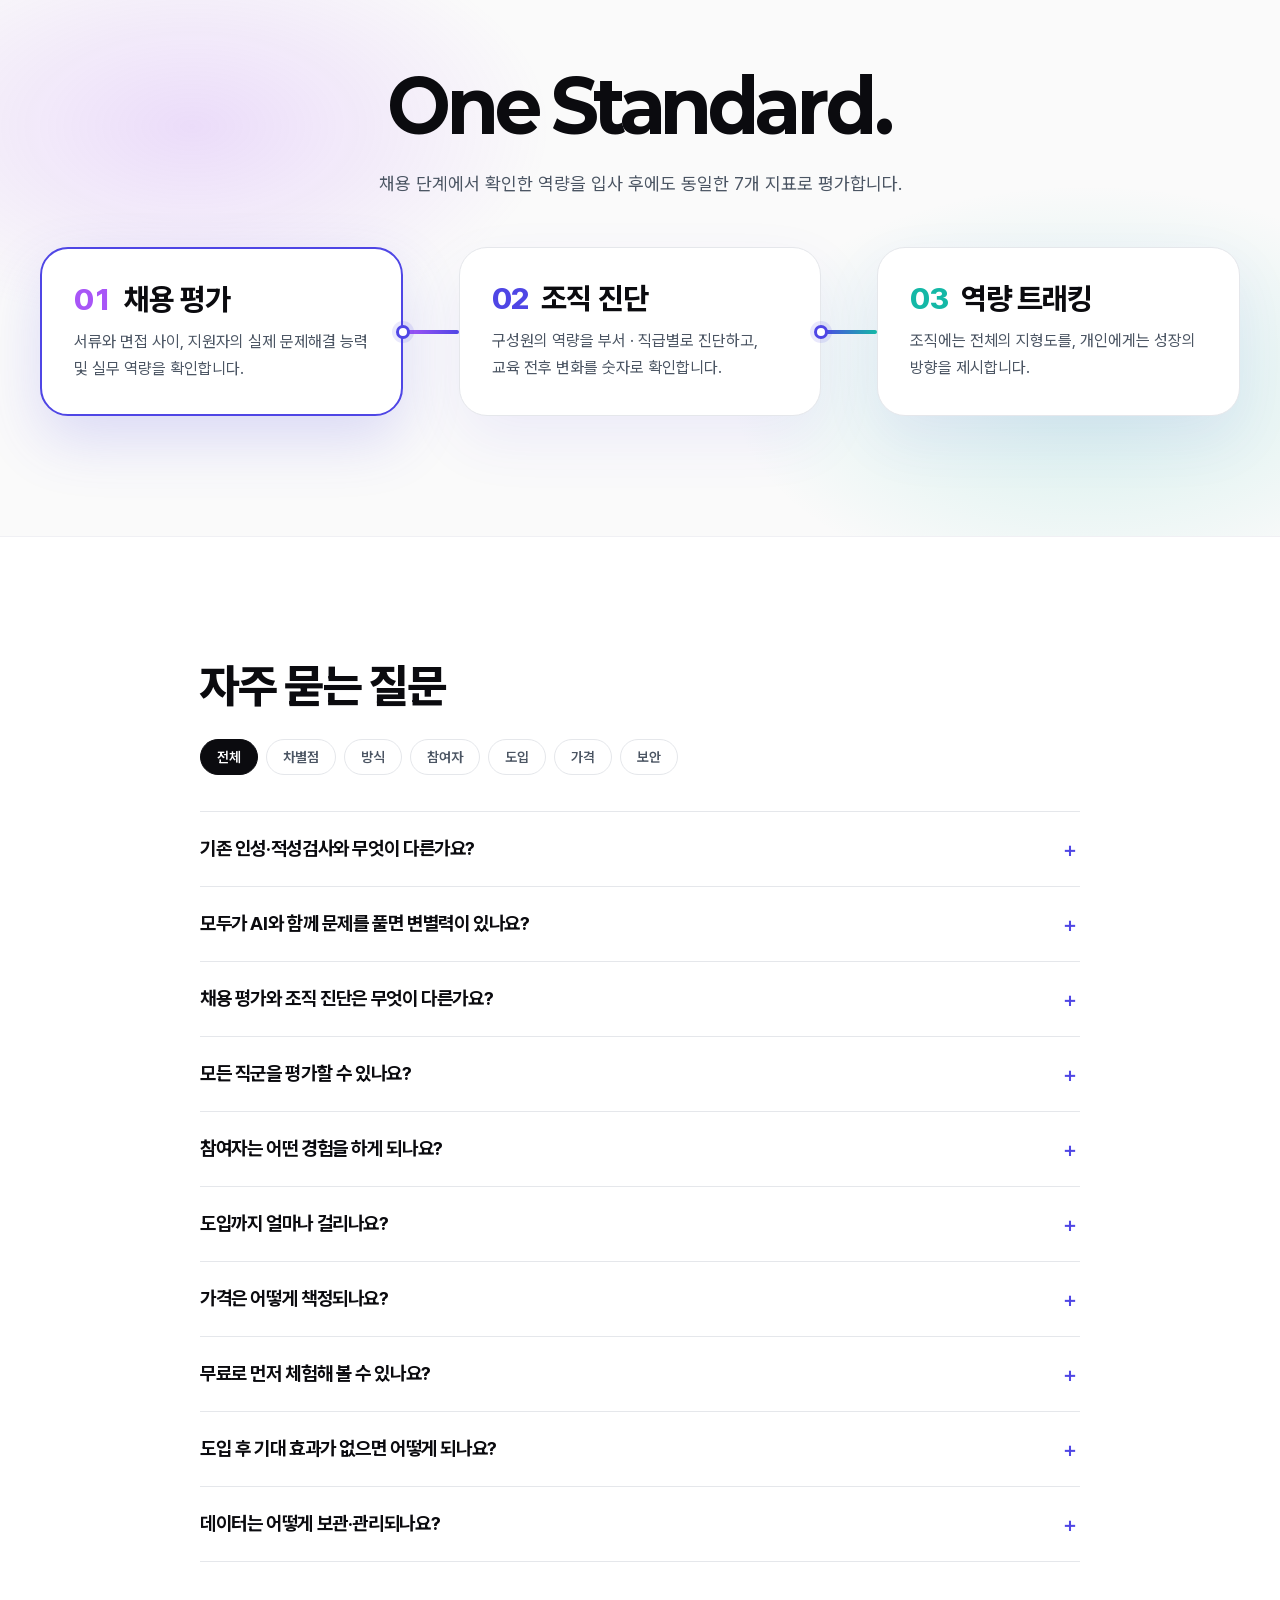
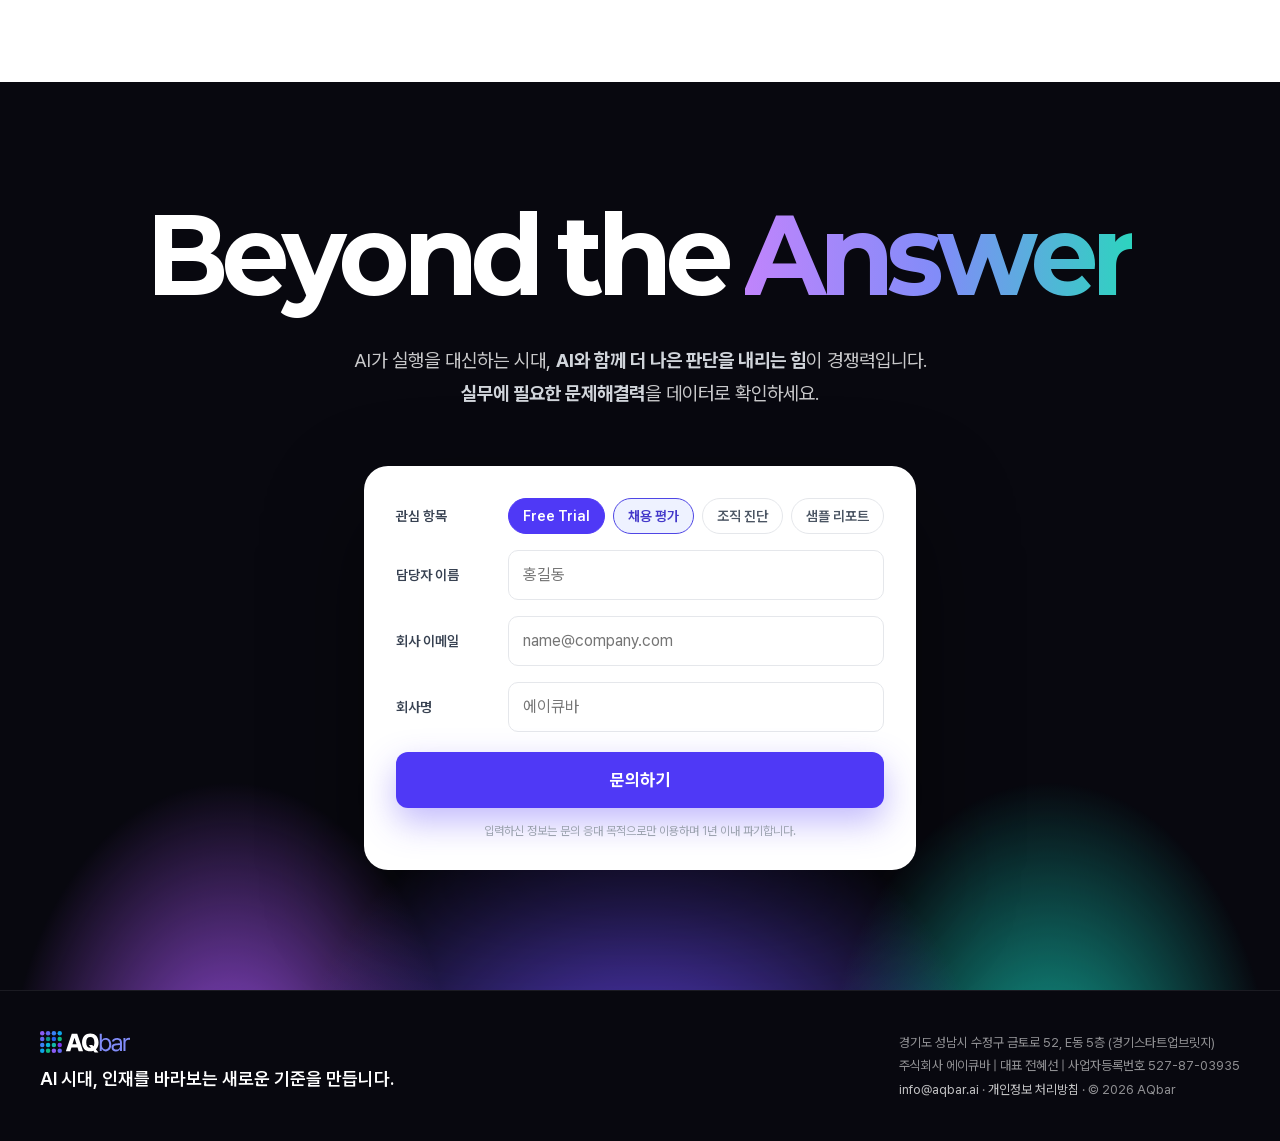
==== commit 88f884e4: "옛 주소 /hiring/, /diagnosis/ 를 홈페이지 맨 위(첫 화면)로 이동 기존: 메인 One Standard 섹션(#standard)으로 이동 변경: https://a" ====
--- a/diagnosis/index.html
+++ b/diagnosis/index.html
@@ -6,11 +6,11 @@
 <title>AQbar(에이큐바)</title>
 <meta name="robots" content="noindex, follow">
 <link rel="canonical" href="https://aqbar.ai/">
-<meta http-equiv="refresh" content="0; url=../#standard">
-<script>location.replace('../#standard');</script>
+<meta http-equiv="refresh" content="0; url=../">
+<script>location.replace('../');</script>
 <style>body{margin:0;min-height:100vh;display:flex;align-items:center;justify-content:center;background:#08080f;color:rgba(255,255,255,.75);font:16px/1.6 -apple-system,BlinkMacSystemFont,sans-serif;text-align:center;padding:24px}a{color:#fff}</style>
 </head>
 <body>
-<p>페이지가 새 주소로 옮겨졌습니다.<br><a href="../#standard">AQbar 홈페이지로 이동하기</a></p>
+<p>페이지가 새 주소로 옮겨졌습니다.<br><a href="../">AQbar 홈페이지로 이동하기</a></p>
 </body>
 </html>
